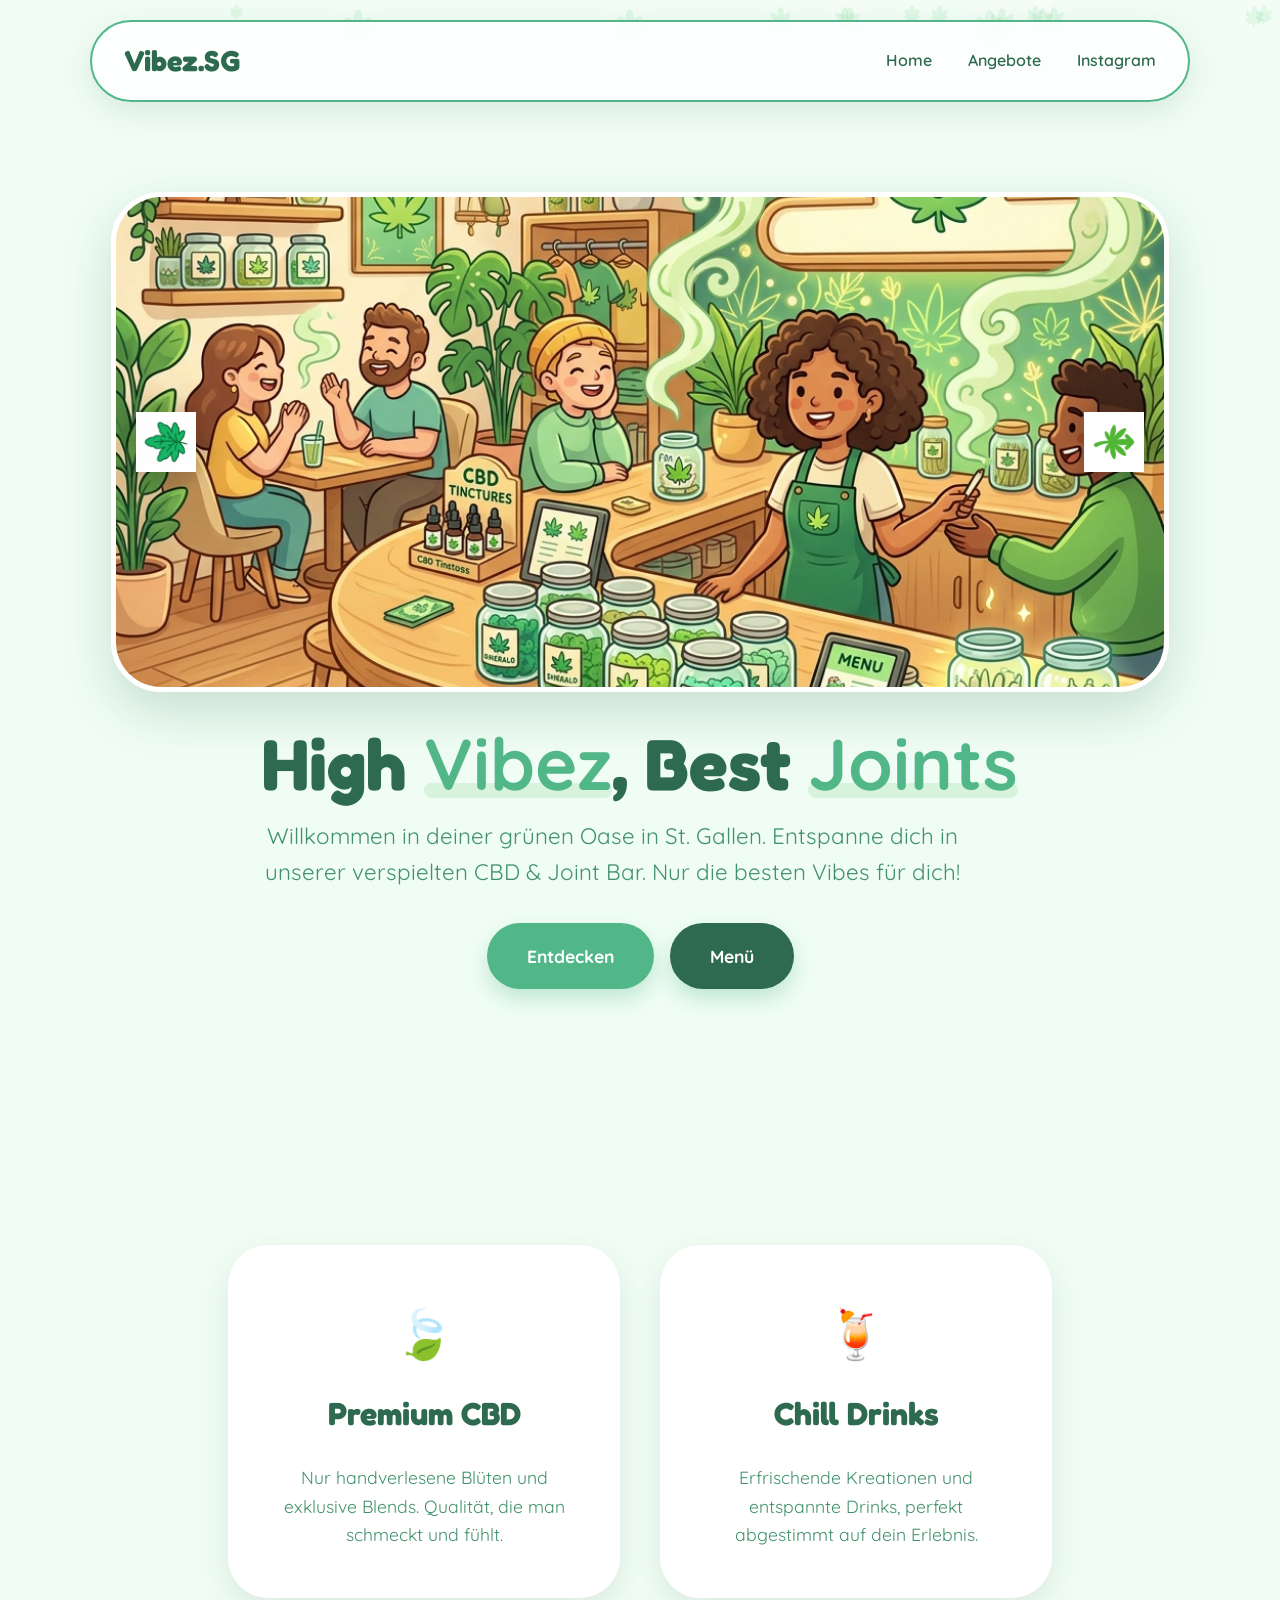
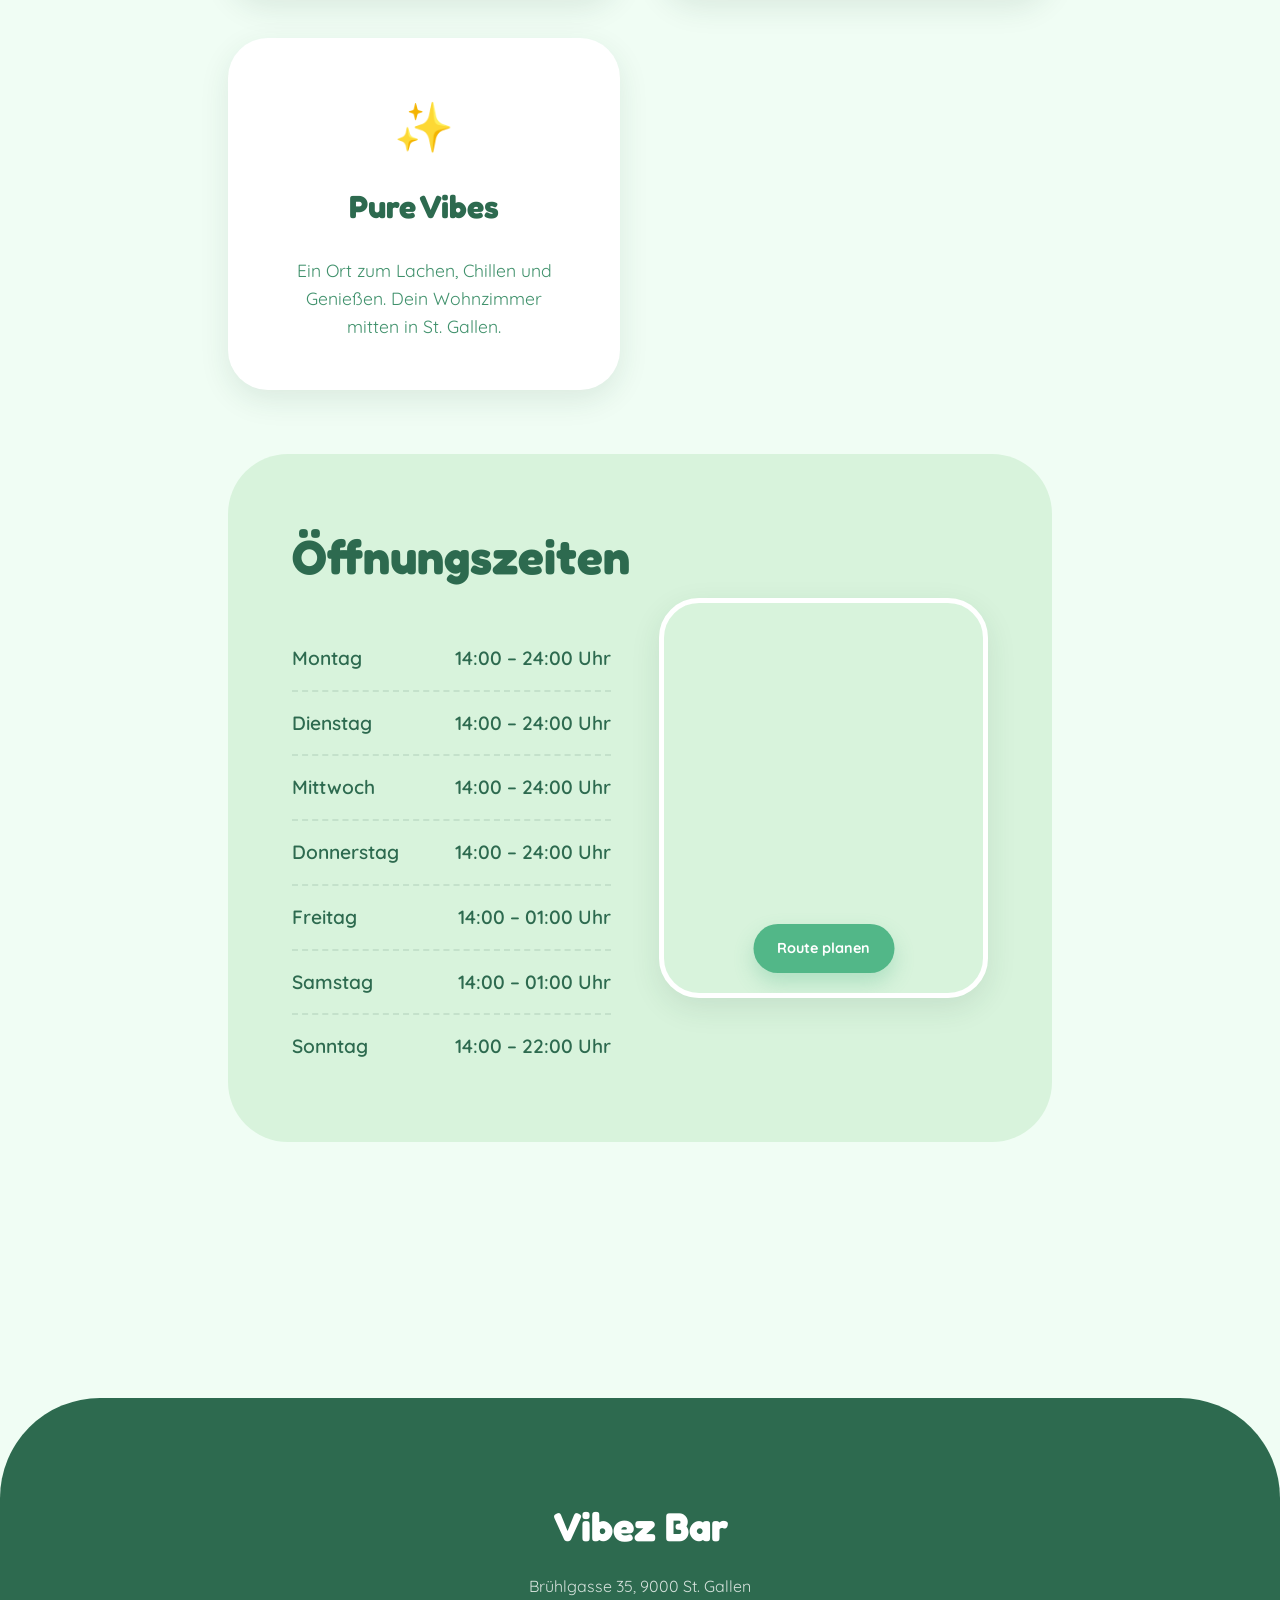
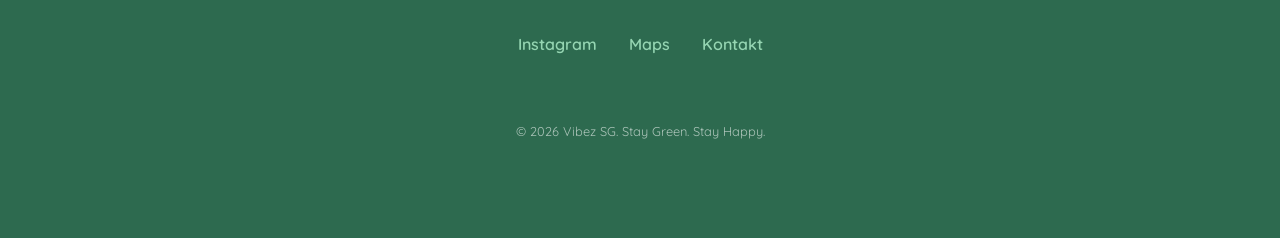
==== index.html @ 6c87eec3 "first commit" ====
<!DOCTYPE html>
<html lang="de">
<head>
    <meta charset="UTF-8">
    <meta name="viewport" content="width=device-width, initial-scale=1.0">
    <title>Vibez SG | Playful CBD & Joint Bar</title>
    <meta name="description" content="Vibez SG - Deine chillige CBD & Joint Bar in St. Gallen. Entdecke grüne Vibes, exklusive Blends und eine verspielte Atmosphäre.">
    <link rel="stylesheet" href="css/index.css">
</head>
<body>
    <!-- Background Animation -->
    <div class="bg-animation" id="leaf-container"></div>
    
    <!-- Navbar -->
    <nav>
        <div class="logo" id="site-logo">Vibez.SG</div>
        <div class="nav-links">
            <a href="index.html">Home</a>
            <a href="offers.html">Angebote</a>
            <a href="https://www.instagram.com/vibez.sg/" target="_blank">Instagram</a>
        </div>
    </nav>

    <main>
        <!-- Hero Section -->
        <section id="hero-section">
            <div class="container">
                <div class="hero-content">
                    <div class="hero-image-container" id="hero-slideshow">
                        <img src="assets/hero.png" alt="Playful CBD Bar Illustration" class="active">
                        <img src="assets/slide1.png" alt="Slideshow Image 1">
                        <img src="assets/slide2.png" alt="Slideshow Image 2">
                        
                        <div class="slideshow-arrow left-arrow" id="prev-slide">
                            <img src="assets/arrow-left.png" alt="Previous">
                        </div>
                        <div class="slideshow-arrow right-arrow" id="next-slide">
                            <img src="assets/arrow-right.png" alt="Next">
                        </div>
                        
                        <div class="smoke-container" id="smoke-rings"></div>
                    </div>
                    
                    <div class="hero-text">
                        <h1>High <span class="highlight">Vibez</span>, Best <span class="highlight">Joints</span></h1>
                        <p class="subtitle">Willkommen in deiner grünen Oase in St. Gallen. Entspanne dich in unserer verspielten CBD & Joint Bar. Nur die besten Vibes für dich!</p>
                        <div style="display: flex; gap: 1rem; justify-content: center;">
                            <a href="#about" class="cta-button">Entdecken</a>
                            <a href="offers.html" class="cta-button" style="background: var(--primary-green);">Menü</a>
                        </div>
                    </div>
                </div>
            </div>
        </section>

        <!-- About Section -->
        <section id="about">
            <div class="container">
                <div class="card-grid">
                    <div class="playful-card" id="cbd-card" style="cursor: pointer;">
                        <div style="font-size: 3rem; margin-bottom: 1rem;">🍃</div>
                        <h2>Premium CBD</h2>
                        <p>Nur handverlesene Blüten und exklusive Blends. Qualität, die man schmeckt und fühlt.</p>
                    </div>
                    <div class="playful-card" id="drinks-card" style="cursor: pointer;">
                        <div style="font-size: 3rem; margin-bottom: 1rem;">🍹</div>
                        <h2>Chill Drinks</h2>
                        <p>Erfrischende Kreationen und entspannte Drinks, perfekt abgestimmt auf dein Erlebnis.</p>
                    </div>
                    <div class="playful-card">
                        <div style="font-size: 3rem; margin-bottom: 1rem;">✨</div>
                        <h2>Pure Vibes</h2>
                        <p>Ein Ort zum Lachen, Chillen und Genießen. Dein Wohnzimmer mitten in St. Gallen.</p>
                    </div>
                </div>

                <!-- Opening Hours & Map Section -->
                <div class="hours-section">
                    <div class="hours-content">
                        <h2 style="font-size: 3rem; color: var(--primary-green);">Öffnungszeiten</h2>
                        <ul class="hours-list">
                            <li><span>Montag</span> <span>14:00 – 24:00 Uhr</span></li>
                            <li><span>Dienstag</span> <span>14:00 – 24:00 Uhr</span></li>
                            <li><span>Mittwoch</span> <span>14:00 – 24:00 Uhr</span></li>
                            <li><span>Donnerstag</span> <span>14:00 – 24:00 Uhr</span></li>
                            <li><span>Freitag</span> <span>14:00 – 01:00 Uhr</span></li>
                            <li><span>Samstag</span> <span>14:00 – 01:00 Uhr</span></li>
                            <li><span>Sonntag</span> <span>14:00 – 22:00 Uhr</span></li>
                        </ul>
                    </div>
                    
                    <div class="map-container">
                        <iframe 
                            src="https://maps.google.com/maps?q=Brühlgasse%2035%2C%209000%20St.%20Gallen&t=&z=15&ie=UTF8&iwloc=&output=embed" 
                            allowfullscreen="" 
                            loading="lazy" 
                            referrerpolicy="no-referrer-when-downgrade">
                        </iframe>
                        <a href="https://www.google.com/maps/dir//Br%C3%BChlgasse+35,+9000+St.+Gallen" target="_blank" class="cta-button" style="position: absolute; bottom: 20px; left: 50%; transform: translateX(-50%); padding: 0.8rem 1.5rem; font-size: 0.9rem; white-space: nowrap;">Route planen</a>
                    </div>
                </div>
            </div>
        </section>

        <!-- Footer -->
        <footer>
            <div class="container">
                <div style="text-align: center;">
                    <div class="logo">Vibez Bar</div>
                    <p style="margin-bottom: 2rem; opacity: 0.8;">Brühlgasse 35, 9000 St. Gallen</p>
                    <div style="display: flex; justify-content: center; gap: 2rem;">
                        <a href="https://www.instagram.com/vibez.sg/">Instagram</a>
                        <a href="https://www.google.com/maps/search/?api=1&query=Vibez+SG+Brühlgasse+35+9000+St.+Gallen" target="_blank">Maps</a>
                        <a href="#">Kontakt</a>
                    </div>
                    <p style="margin-top: 4rem; font-size: 0.8rem; opacity: 0.6;">&copy; 2026 Vibez SG. Stay Green. Stay Happy.</p>
                </div>
            </div>
        </footer>
    </main>

    <!-- CBD Modal -->
    <div id="cbd-modal" class="modal-overlay">
        <div class="modal-content">
            <span class="close-modal">&times;</span>
            <div class="modal-body">
                <h2 style="font-size: 2.5rem; color: var(--primary-green); margin-bottom: 1.5rem;">CBD</h2>
                <p>Als erste Bar in der Stadt St. Gallen bieten wir die Möglichkeit neben Drinks und Barfood auch hochwertiges CBD zu kaufen. Unser CBD wird in der Schweiz produziert und über einen lokalen Händler bezogen.</p>
                
                <h3 style="margin-top: 2rem; color: var(--bright-green);">Was ist CBD?</h3>
                <p>CBD steht für den Wirkstoff Cannabidiol. Und wie der Name schon vermuten lässt, enthält CBD-Gras eine ganze Menge von diesem Wirkstoff. Damit grenzt es sich vom bekannten THC-haltigen Cannabis ab, welches für die Rauschwirkung und das High-Gefühl verantwortlich ist.</p>
                
                <h3 style="margin-top: 2rem; color: var(--bright-green); margin-bottom: 1rem;">Unsere Sorten:</h3>
                
                <div class="modal-selection">
                    <div class="brand-group">
                        <h4>Ottmann</h4>
                        <ul>
                            <li>Orange Gelato 2g <span>CHF 20.00</span></li>
                            <li>Habize 2g <span>CHF 20.00</span></li>
                            <li>Früchtchen 2g <span>CHF 20.00</span></li>
                        </ul>
                    </div>
                    
                    <div class="brand-group" style="margin-top: 1.5rem;">
                        <h4>Sweed</h4>
                        <ul>
                            <li>Super Silver Haze 2g <span>CHF 10.00</span></li>
                        </ul>
                    </div>
                </div>
            </div>
        </div>
    </div>

    <!-- Drinks Modal -->
    <div id="drinks-modal" class="modal-overlay">
        <div class="modal-content">
            <span class="close-modal" id="close-drinks">&times;</span>
            <div class="modal-body">
                <h2 style="font-size: 2.5rem; color: var(--primary-green); margin-bottom: 1.5rem;">Getränkekarte</h2>
                
                <div class="modal-selection">
                    <div class="brand-group">
                        <h4>Kaffee & Tee</h4>
                        <ul>
                            <li>Cannabistee <span>6.00</span></li>
                            <li>Cappuccino <span>5.50</span></li>
                            <li>Espresso <span>4.00</span></li>
                            <li>Heisse Schokolade / Ovo <span>5.50</span></li>
                            <li>Kaffee <span>4.00</span></li>
                            <li>Latte Macchiato <span>5.50</span></li>
                            <li>Milchkaffee <span>4.50</span></li>
                            <li>Tee <span>4.50</span></li>
                        </ul>
                    </div>

                    <div class="brand-group" style="margin-top: 1.5rem;">
                        <h4>Softdrinks</h4>
                        <ul>
                            <li>Cola / Eistee / Schorle 3.0 dl <span>4.50</span></li>
                            <li>Cola Zero / Sinalco / Rivella 3.3 dl <span>5.00</span></li>
                            <li>Elmer Mineral mit 5.0 dl <span>6.00</span></li>
                            <li>Elmer Mineral ohne 3.3 dl <span>4.50</span></li>
                            <li>Fruchtsäfte 3.0 dl <span>5.00</span></li>
                            <li>Fruchtsäfte 5.0 dl <span>7.00</span></li>
                            <li>Red Bull 2.5 dl <span>7.00</span></li>
                        </ul>
                    </div>

                    <div class="brand-group" style="margin-top: 1.5rem;">
                        <h4>Bier</h4>
                        <ul>
                            <li>Corona 0.33 l <span>7.00</span></li>
                            <li>Edelspez 0.3 l / 0.5 l <span>5.00 / 7.50</span></li>
                            <li>Gallus 612 0.33 l <span>7.00</span></li>
                            <li>Indian Pale Ale 0.33 l <span>7.00</span></li>
                            <li>Klosterbräu 0.3 l / 0.5 l <span>5.50 / 8.00</span></li>
                            <li>Weisser Engel 0.5 l <span>8.50</span></li>
                        </ul>
                    </div>

                    <div class="brand-group" style="margin-top: 1.5rem;">
                        <h4>Weine & Aperitifs</h4>
                        <ul>
                            <li>Apérol Spritz / Hugo / Lillet <span>12.00</span></li>
                            <li>Gespritzter Weisswein <span>8.00</span></li>
                            <li>Prosecco Martini Brut <span>8.00</span></li>
                            <li>Rot / Primitivo <span>6.00</span></li>
                            <li>Saint Andrieu (Rosé) <span>7.00</span></li>
                            <li>Weiss / Riesling <span>6.00</span></li>
                        </ul>
                    </div>
                </div>
            </div>
        </div>
    </div>

    <script src="js/main.js"></script>
</body>
</html>
---- css/index.css ----
@import url('https://fonts.googleapis.com/css2?family=Fredoka:wght@300;400;600;700&family=Quicksand:wght@300;400;600;700&display=swap');

:root {
    --primary-green: #2d6a4f;
    --leaf-green: #40916c;
    --mint-green: #95d5b2;
    --bright-green: #52b788;
    --soft-green: #d8f3dc;
    --accent-gold: #ffb703;
    --bg-color: #f0fdf4;
    --text-dark: #1b4332;
    --text-light: #f8f9fa;
    --card-bg: #ffffff;
    --shadow: 0 10px 30px rgba(27, 67, 50, 0.1);
    --transition: all 0.4s cubic-bezier(0.175, 0.885, 0.32, 1.275);
}

* {
    margin: 0;
    padding: 0;
    box-sizing: border-box;
    font-family: 'Quicksand', sans-serif;
}

body {
    background-color: var(--bg-color);
    color: var(--text-dark);
    overflow-x: hidden;
    line-height: 1.6;
}

h1, h2, h3, .logo {
    font-family: 'Fredoka', sans-serif;
}

/* --- Background Animation --- */
.bg-animation {
    position: fixed;
    top: 0;
    left: 0;
    width: 100%;
    height: 100%;
    pointer-events: none;
    z-index: -1;
    overflow: hidden;
}

.leaf {
    position: absolute;
    width: 40px;
    height: 40px;
    background: url('../assets/leaf.png') no-repeat center center;
    background-size: contain;
    opacity: 0.1;
    animation: drift 15s linear infinite;
}

@keyframes drift {
    0% { transform: translateY(-100px) rotate(0deg) translateX(0); }
    100% { transform: translateY(110vh) rotate(360deg) translateX(100px); }
}

/* --- Layout --- */
.container {
    max-width: 1200px;
    margin: 0 auto;
    padding: 0 2rem;
}

section {
    padding: 8rem 0;
    min-height: 100vh;
    display: flex;
    flex-direction: column;
    justify-content: center;
}

/* --- Navbar --- */
nav {
    position: fixed;
    top: 20px;
    left: 50%;
    transform: translateX(-50%);
    width: 90%;
    max-width: 1100px;
    z-index: 1000;
    padding: 1rem 2rem;
    display: flex;
    justify-content: space-between;
    align-items: center;
    background: rgba(255, 255, 255, 0.8);
    backdrop-filter: blur(15px);
    border-radius: 50px;
    border: 2px solid var(--bright-green);
    box-shadow: var(--shadow);
    transition: var(--transition);
}

.logo {
    font-size: 1.8rem;
    font-weight: 700;
    color: var(--primary-green);
}

.nav-links a {
    text-decoration: none;
    color: var(--primary-green);
    font-weight: 600;
    margin-left: 2rem;
    transition: var(--transition);
}

.nav-links a:hover {
    color: var(--bright-green);
    transform: scale(1.1);
}

/* --- Hero Section --- */
#hero-section {
    padding-top: 12rem;
    text-align: center;
}

.hero-content {
    display: flex;
    flex-direction: column;
    align-items: center;
    gap: 2rem;
}

.hero-image-container {
    position: relative;
    width: 140%;
    max-width: 1300px;
    height: 500px;
    border-radius: 50px;
    overflow: hidden;
    box-shadow: 0 20px 50px rgba(45, 106, 79, 0.2);
    border: 5px solid white;
}

.hero-image-container img {
    position: absolute;
    top: 0;
    left: 0;
    width: 100%;
    height: 100%;
    object-fit: cover;
    opacity: 0;
    transition: opacity 1.5s ease-in-out;
}

.hero-image-container img.active {
    opacity: 1;
}

.slideshow-arrow {
    position: absolute;
    top: 50%;
    transform: translateY(-50%);
    width: 60px;
    height: 60px;
    z-index: 100;
    cursor: pointer;
    transition: var(--transition);
    filter: drop-shadow(0 5px 15px rgba(0,0,0,0.3));
}

.slideshow-arrow img {
    width: 100% !important;
    height: 100% !important;
    opacity: 1 !important;
    position: static !important;
}

.left-arrow {
    left: 20px;
}

.right-arrow {
    right: 20px;
}

.slideshow-arrow:hover {
    transform: translateY(-50%) scale(1.2) rotate(15deg);
    filter: drop-shadow(0 8px 20px rgba(82, 183, 136, 0.5));
}

.slideshow-arrow:active {
    transform: translateY(-50%) scale(0.9);
}

h1 {
    font-size: 4.5rem;
    color: var(--primary-green);
    line-height: 1.1;
    margin-bottom: 1rem;
}

/* --- Menu Boards --- */
.menu-grid {
    display: grid;
    grid-template-columns: repeat(auto-fit, minmax(350px, 1fr));
    gap: 3rem;
}

.menu-board {
    background: var(--card-bg);
    border-radius: 40px;
    padding: 3rem;
    box-shadow: var(--shadow);
    border: 3px solid var(--soft-green);
    transition: var(--transition);
}

.menu-board:hover {
    transform: scale(1.02);
    border-color: var(--bright-green);
}

.menu-item {
    display: flex;
    justify-content: space-between;
    align-items: center;
    margin-bottom: 2rem;
    padding-bottom: 1rem;
    border-bottom: 2px dashed var(--soft-green);
}

.menu-item h3 {
    font-size: 1.3rem;
    color: var(--primary-green);
}

.menu-item p {
    font-size: 0.9rem;
    color: var(--leaf-green);
}

.menu-item .price {
    font-family: 'Fredoka', sans-serif;
    font-size: 1.4rem;
    font-weight: 700;
    color: var(--bright-green);
    background: var(--soft-green);
    padding: 0.5rem 1rem;
    border-radius: 20px;
}

.tag {
    font-size: 0.7rem;
    padding: 0.3rem 0.6rem;
    border-radius: 10px;
    text-transform: uppercase;
    font-weight: 800;
    margin-left: 0.5rem;
    vertical-align: middle;
}

/* --- Opening Hours & Map --- */
.hours-section {
    background: var(--soft-green);
    border-radius: 60px;
    padding: 4rem;
    margin: 4rem 0;
    display: flex;
    flex-wrap: wrap;
    gap: 3rem;
    align-items: center;
    justify-content: center;
}

.hours-content {
    flex: 1;
    min-width: 300px;
    text-align: center;
}

.map-container {
    flex: 1;
    min-width: 300px;
    height: 400px;
    border-radius: 40px;
    overflow: hidden;
    border: 5px solid white;
    box-shadow: var(--shadow);
    transition: var(--transition);
    position: relative;
}

.map-container:hover {
    transform: scale(1.02);
    border-color: var(--bright-green);
}

.map-container iframe {
    width: 100%;
    height: 100%;
    border: none;
}

.map-overlay {
    position: absolute;
    top: 0;
    left: 0;
    width: 100%;
    height: 100%;
    background: rgba(45, 106, 79, 0.2);
    display: flex;
    align-items: center;
    justify-content: center;
    opacity: 0;
    transition: var(--transition);
}

.map-container:hover .map-overlay {
    opacity: 1;
    background: rgba(45, 106, 79, 0.4);
}

.map-container:hover img {
    transform: scale(1.1);
}

.map-container img {
    transition: var(--transition);
}

.hours-list {
    list-style: none;
    max-width: 400px;
    margin: 2rem auto 0;
    text-align: left;
}

.hours-list li {
    display: flex;
    justify-content: space-between;
    padding: 1rem 0;
    border-bottom: 2px dashed rgba(27, 67, 50, 0.1);
    font-size: 1.2rem;
    font-weight: 600;
    color: var(--primary-green);
}

.hours-list li:last-child {
    border-bottom: none;
}

/* --- Modal --- */
.modal-overlay {
    position: fixed;
    top: 0;
    left: 0;
    width: 100%;
    height: 100%;
    background: rgba(27, 67, 50, 0.4);
    backdrop-filter: blur(10px);
    z-index: 2000;
    display: none;
    align-items: center;
    justify-content: center;
    opacity: 0;
    transition: opacity 0.4s ease;
}

.modal-overlay.active {
    display: flex;
    opacity: 1;
}

.modal-content {
    background: white;
    padding: 3.5rem;
    border-radius: 50px;
    max-width: 700px;
    width: 90%;
    max-height: 85vh;
    overflow-y: auto;
    position: relative;
    box-shadow: 0 20px 60px rgba(0,0,0,0.2);
    border: 3px solid var(--bright-green);
    transform: scale(0.8);
    transition: var(--transition);
}

.modal-overlay.active .modal-content {
    transform: scale(1);
}

.close-modal {
    position: absolute;
    top: 25px;
    right: 30px;
    font-size: 2.5rem;
    cursor: pointer;
    color: var(--primary-green);
    transition: var(--transition);
}

.close-modal:hover {
    transform: rotate(90deg) scale(1.2);
    color: var(--bright-green);
}

.modal-selection h4 {
    color: var(--primary-green);
    font-family: 'Fredoka', sans-serif;
    font-size: 1.5rem;
    margin-bottom: 0.5rem;
    border-bottom: 2px solid var(--soft-green);
    display: inline-block;
}

.modal-selection ul {
    list-style: none;
    margin-top: 0.5rem;
}

.modal-selection li {
    display: flex;
    justify-content: space-between;
    padding: 0.8rem 0;
    border-bottom: 1px dashed var(--soft-green);
    font-weight: 600;
    color: var(--leaf-green);
}

.modal-selection li span {
    color: var(--bright-green);
    font-family: 'Fredoka', sans-serif;
}

.highlight {
    color: var(--bright-green);
    position: relative;
    display: inline-block;
}

.highlight::after {
    content: '';
    position: absolute;
    bottom: 5px;
    left: 0;
    width: 100%;
    height: 15px;
    background: var(--soft-green);
    z-index: -1;
    border-radius: 10px;
}

.subtitle {
    font-size: 1.4rem;
    color: var(--leaf-green);
    max-width: 700px;
    margin-bottom: 2rem;
}

.cta-button {
    background: var(--bright-green);
    color: white;
    padding: 1.2rem 2.5rem;
    border-radius: 50px;
    text-decoration: none;
    font-weight: 700;
    font-size: 1.1rem;
    box-shadow: 0 10px 20px rgba(82, 183, 136, 0.3);
    transition: var(--transition);
}

.cta-button:hover {
    transform: translateY(-5px) scale(1.05);
    background: var(--primary-green);
    box-shadow: 0 15px 30px rgba(45, 106, 79, 0.4);
}

/* --- About Section --- */
.card-grid {
    display: grid;
    grid-template-columns: repeat(auto-fit, minmax(300px, 1fr));
    gap: 2.5rem;
}

.playful-card {
    background: var(--card-bg);
    padding: 3rem;
    border-radius: 40px;
    text-align: center;
    box-shadow: var(--shadow);
    transition: var(--transition);
    border: 2px solid transparent;
}

.playful-card:hover {
    transform: translateY(-15px) rotate(2deg);
    border-color: var(--bright-green);
}

.playful-card h2 {
    color: var(--primary-green);
    margin-bottom: 1.5rem;
    font-size: 2rem;
}

.playful-card p {
    color: var(--leaf-green);
    font-size: 1.1rem;
}

/* --- Smoke Rings Animation --- */
.smoke-container {
    position: absolute;
    top: 50%;
    right: 10%;
    width: 200px;
    height: 200px;
    pointer-events: none;
}

.smoke-ring {
    position: absolute;
    border: 2px solid var(--leaf-green);
    border-radius: 50%;
    opacity: 0;
    animation: smoke-up 4s ease-out infinite;
}

@keyframes smoke-up {
    0% { transform: scale(0.5) translateY(0); opacity: 0; }
    20% { opacity: 0.2; }
    100% { transform: scale(2) translateY(-200px); opacity: 0; }
}

/* --- Footer --- */
footer {
    background: var(--primary-green);
    color: white;
    padding: 6rem 2rem;
    border-top-left-radius: 100px;
    border-top-right-radius: 100px;
    margin-top: 4rem;
}

footer .logo {
    color: white;
    font-size: 2.5rem;
    margin-bottom: 1rem;
}

footer a {
    color: var(--mint-green);
    text-decoration: none;
    font-weight: 600;
    transition: var(--transition);
}

footer a:hover {
    color: white;
}

/* --- Responsive --- */
@media (max-width: 768px) {
    h1 { font-size: 3rem; }
    .subtitle { font-size: 1.1rem; }
    nav { width: 95%; padding: 0.8rem 1.5rem; }
}
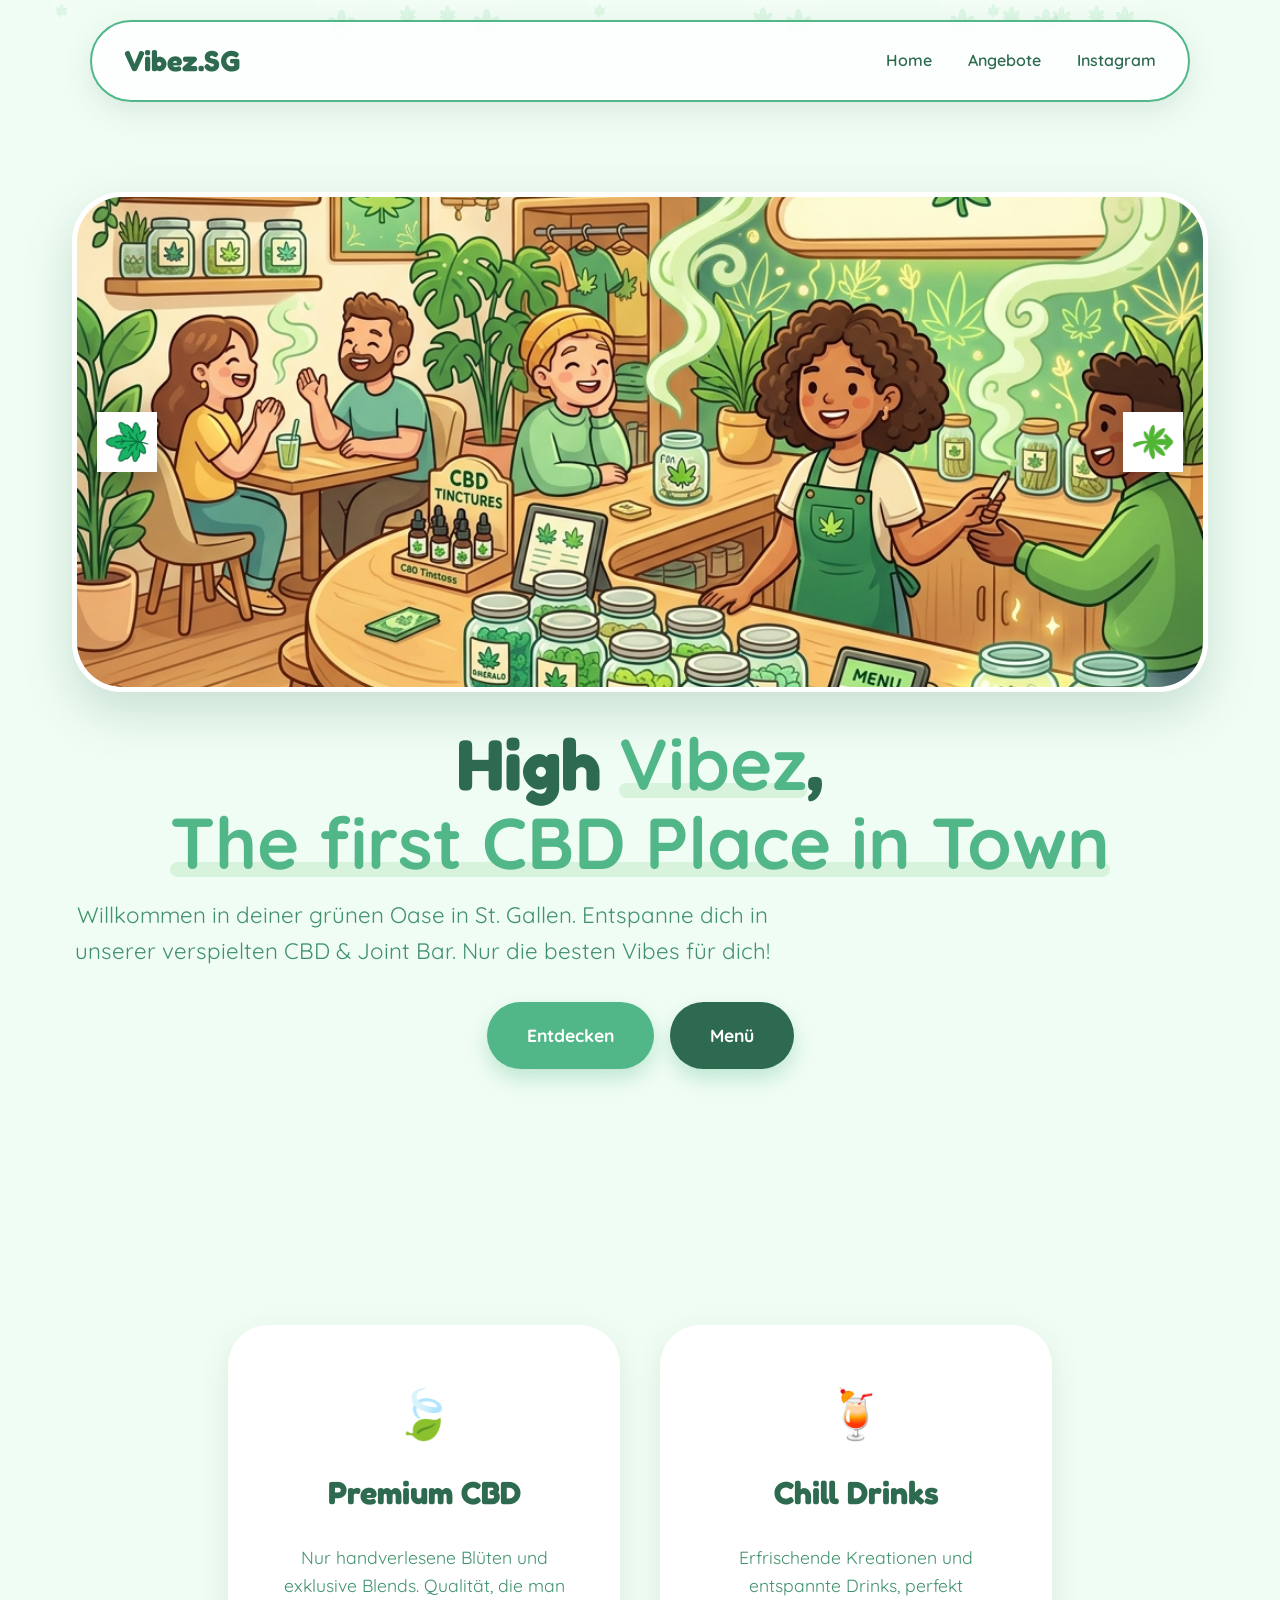
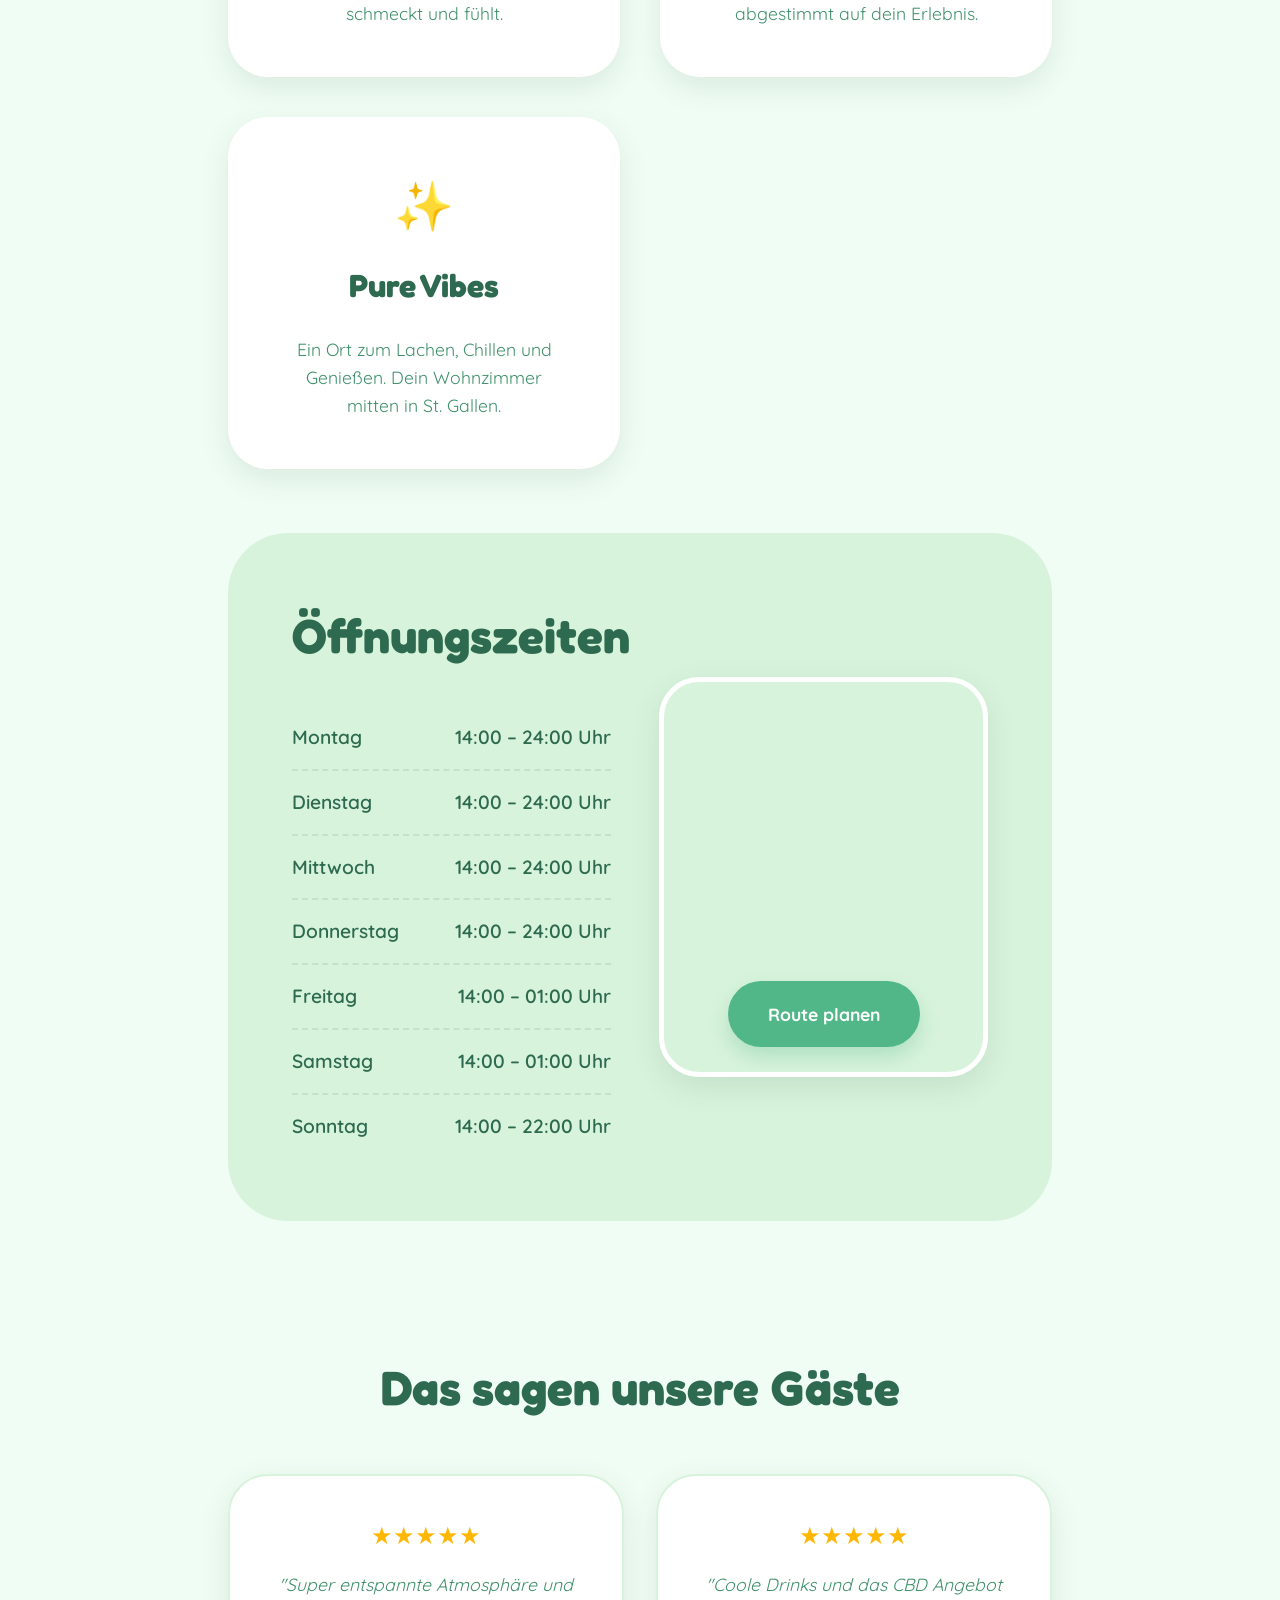
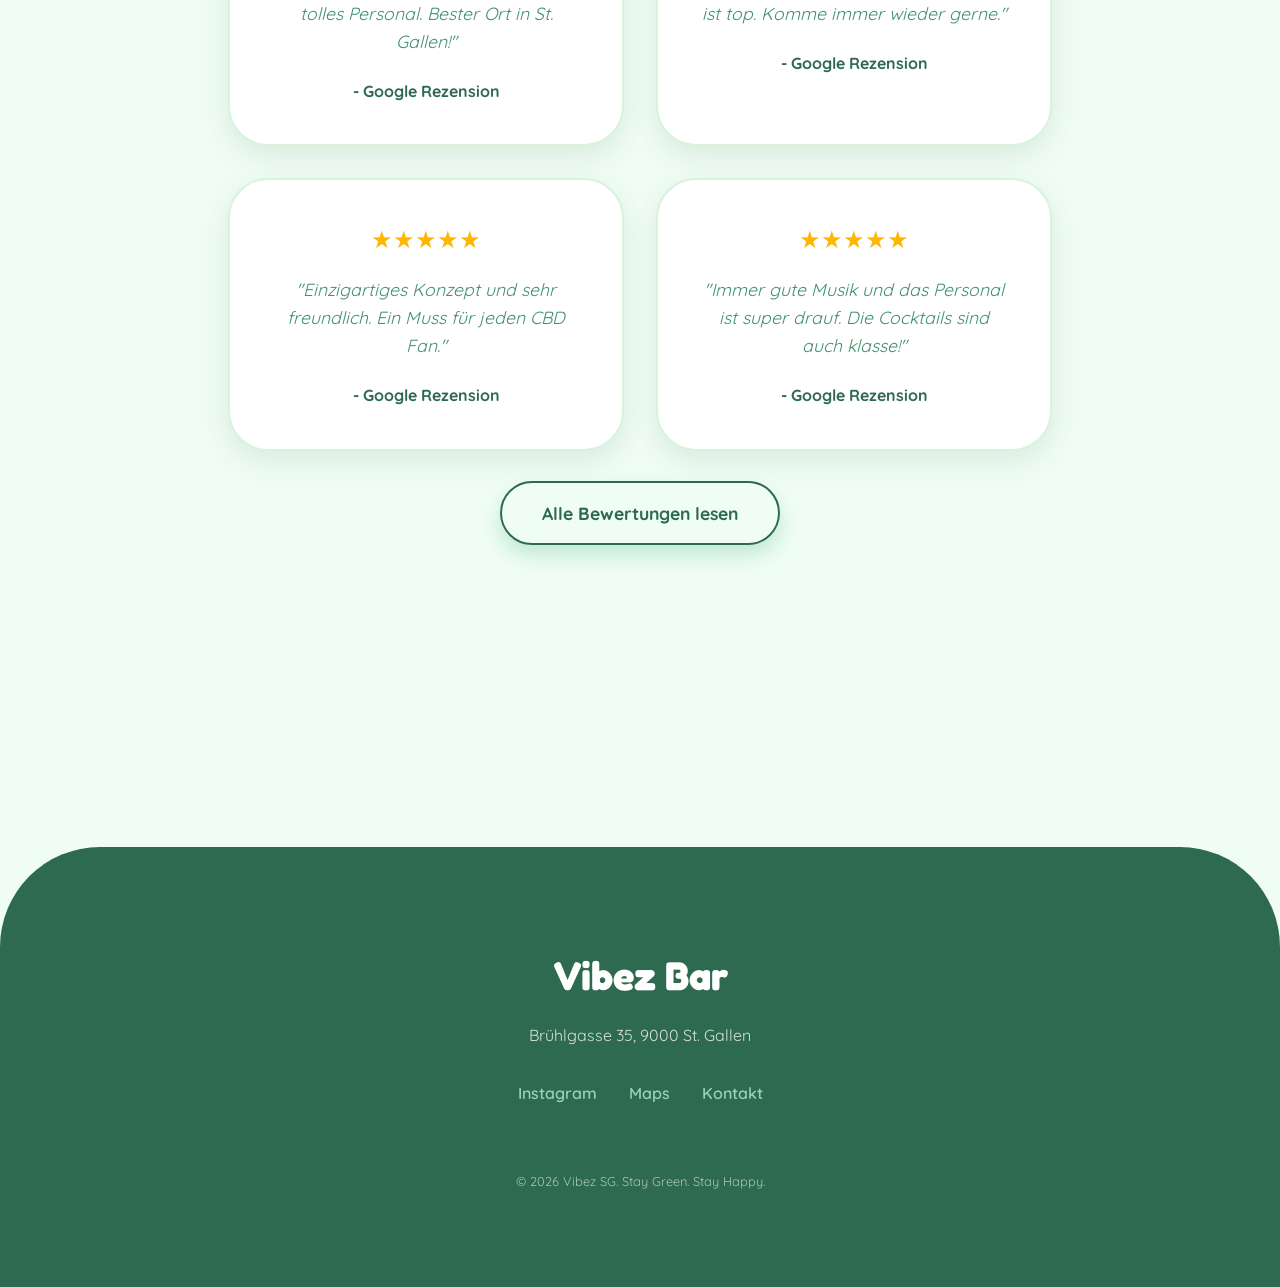
==== commit 3d7686fd: "maps update" ====
--- a/index.html
+++ b/index.html
@@ -1,16 +1,19 @@
 <!DOCTYPE html>
 <html lang="de">
+
 <head>
     <meta charset="UTF-8">
     <meta name="viewport" content="width=device-width, initial-scale=1.0">
     <title>Vibez SG | Playful CBD & Joint Bar</title>
-    <meta name="description" content="Vibez SG - Deine chillige CBD & Joint Bar in St. Gallen. Entdecke grüne Vibes, exklusive Blends und eine verspielte Atmosphäre.">
+    <meta name="description"
+        content="Vibez SG - Deine chillige CBD & Joint Bar in St. Gallen. Entdecke grüne Vibes, exklusive Blends und eine verspielte Atmosphäre.">
     <link rel="stylesheet" href="css/index.css">
 </head>
+
 <body>
     <!-- Background Animation -->
     <div class="bg-animation" id="leaf-container"></div>
-    
+
     <!-- Navbar -->
     <nav>
         <div class="logo" id="site-logo">Vibez.SG</div>
@@ -30,20 +33,22 @@
                         <img src="assets/hero.png" alt="Playful CBD Bar Illustration" class="active">
                         <img src="assets/slide1.png" alt="Slideshow Image 1">
                         <img src="assets/slide2.png" alt="Slideshow Image 2">
-                        
+
                         <div class="slideshow-arrow left-arrow" id="prev-slide">
                             <img src="assets/arrow-left.png" alt="Previous">
                         </div>
                         <div class="slideshow-arrow right-arrow" id="next-slide">
                             <img src="assets/arrow-right.png" alt="Next">
                         </div>
-                        
+
                         <div class="smoke-container" id="smoke-rings"></div>
                     </div>
-                    
+
                     <div class="hero-text">
-                        <h1>High <span class="highlight">Vibez</span>, Best <span class="highlight">Joints</span></h1>
-                        <p class="subtitle">Willkommen in deiner grünen Oase in St. Gallen. Entspanne dich in unserer verspielten CBD & Joint Bar. Nur die besten Vibes für dich!</p>
+                        <h1>High <span class="highlight">Vibez</span>, <span class="highlight">The first CBD Place in
+                                Town</span></h1>
+                        <p class="subtitle">Willkommen in deiner grünen Oase in St. Gallen. Entspanne dich in unserer
+                            verspielten CBD & Joint Bar. Nur die besten Vibes für dich!</p>
                         <div style="display: flex; gap: 1rem; justify-content: center;">
                             <a href="#about" class="cta-button">Entdecken</a>
                             <a href="offers.html" class="cta-button" style="background: var(--primary-green);">Menü</a>
@@ -88,15 +93,48 @@
                             <li><span>Sonntag</span> <span>14:00 – 22:00 Uhr</span></li>
                         </ul>
                     </div>
-                    
+
                     <div class="map-container">
-                        <iframe 
-                            src="https://maps.google.com/maps?q=Brühlgasse%2035%2C%209000%20St.%20Gallen&t=&z=15&ie=UTF8&iwloc=&output=embed" 
-                            allowfullscreen="" 
-                            loading="lazy" 
-                            referrerpolicy="no-referrer-when-downgrade">
+                        <iframe
+                            src="https://www.google.com/maps/embed?pb=!1m18!1m12!1m3!1d2716.6309016952905!2d9.375638918918798!3d47.42580030707502!2m3!1f0!2f0!3f0!3m2!1i1024!2i768!4f13.1!3m3!1m2!1s0x479b1fa23ad0decd%3A0x7d3b1c0da2daef35!2sVibez%20SG!5e0!3m2!1sde-CH!2sch!4v1759491936280!5m2!1sde-CH!2sch"
+                            allowfullscreen="" loading="lazy" referrerpolicy="no-referrer-when-downgrade">
                         </iframe>
-                        <a href="https://www.google.com/maps/dir//Br%C3%BChlgasse+35,+9000+St.+Gallen" target="_blank" class="cta-button" style="position: absolute; bottom: 20px; left: 50%; transform: translateX(-50%); padding: 0.8rem 1.5rem; font-size: 0.9rem; white-space: nowrap;">Route planen</a>
+                        <a href="https://www.google.com/maps/dir/?api=1&destination=Br%C3%BChlgasse+35,+9000+St.+Gallen"
+                            target="_blank" class="cta-button map-route-btn">Route planen</a>
+                    </div>
+                </div>
+
+                <!-- Reviews Section -->
+                <div class="reviews-section">
+                    <h2 style="font-size: 3rem; color: var(--primary-green); text-align: center; margin-bottom: 3rem;">
+                        Das sagen unsere Gäste</h2>
+                    <div class="reviews-grid">
+                        <div class="review-card">
+                            <div class="stars">★★★★★</div>
+                            <p>"Super entspannte Atmosphäre und tolles Personal. Bester Ort in St. Gallen!"</p>
+                            <span class="reviewer">- Google Rezension</span>
+                        </div>
+                        <div class="review-card">
+                            <div class="stars">★★★★★</div>
+                            <p>"Coole Drinks und das CBD Angebot ist top. Komme immer wieder gerne."</p>
+                            <span class="reviewer">- Google Rezension</span>
+                        </div>
+                        <div class="review-card">
+                            <div class="stars">★★★★★</div>
+                            <p>"Einzigartiges Konzept und sehr freundlich. Ein Muss für jeden CBD Fan."</p>
+                            <span class="reviewer">- Google Rezension</span>
+                        </div>
+                        <div class="review-card">
+                            <div class="stars">★★★★★</div>
+                            <p>"Immer gute Musik und das Personal ist super drauf. Die Cocktails sind auch klasse!"</p>
+                            <span class="reviewer">- Google Rezension</span>
+                        </div>
+                    </div>
+                    <div style="text-align: center; margin-top: 3rem;">
+                        <a href="https://www.google.com/maps/search/?api=1&query=Vibez+SG+St.+Gallen+Rezensionen"
+                            target="_blank" class="cta-button"
+                            style="background: transparent; color: var(--primary-green); border: 2px solid var(--primary-green);">Alle
+                            Bewertungen lesen</a>
                     </div>
                 </div>
             </div>
@@ -110,10 +148,12 @@
                     <p style="margin-bottom: 2rem; opacity: 0.8;">Brühlgasse 35, 9000 St. Gallen</p>
                     <div style="display: flex; justify-content: center; gap: 2rem;">
                         <a href="https://www.instagram.com/vibez.sg/">Instagram</a>
-                        <a href="https://www.google.com/maps/search/?api=1&query=Vibez+SG+Brühlgasse+35+9000+St.+Gallen" target="_blank">Maps</a>
+                        <a href="https://www.google.com/maps/search/?api=1&query=Vibez+SG+Brühlgasse+35+9000+St.+Gallen"
+                            target="_blank">Maps</a>
                         <a href="#">Kontakt</a>
                     </div>
-                    <p style="margin-top: 4rem; font-size: 0.8rem; opacity: 0.6;">&copy; 2026 Vibez SG. Stay Green. Stay Happy.</p>
+                    <p style="margin-top: 4rem; font-size: 0.8rem; opacity: 0.6;">&copy; 2026 Vibez SG. Stay Green. Stay
+                        Happy.</p>
                 </div>
             </div>
         </footer>
@@ -125,13 +165,17 @@
             <span class="close-modal">&times;</span>
             <div class="modal-body">
                 <h2 style="font-size: 2.5rem; color: var(--primary-green); margin-bottom: 1.5rem;">CBD</h2>
-                <p>Als erste Bar in der Stadt St. Gallen bieten wir die Möglichkeit neben Drinks und Barfood auch hochwertiges CBD zu kaufen. Unser CBD wird in der Schweiz produziert und über einen lokalen Händler bezogen.</p>
-                
+                <p>Als erste Bar in der Stadt St. Gallen bieten wir die Möglichkeit neben Drinks und Barfood auch
+                    hochwertiges CBD zu kaufen. Unser CBD wird in der Schweiz produziert und über einen lokalen Händler
+                    bezogen.</p>
+
                 <h3 style="margin-top: 2rem; color: var(--bright-green);">Was ist CBD?</h3>
-                <p>CBD steht für den Wirkstoff Cannabidiol. Und wie der Name schon vermuten lässt, enthält CBD-Gras eine ganze Menge von diesem Wirkstoff. Damit grenzt es sich vom bekannten THC-haltigen Cannabis ab, welches für die Rauschwirkung und das High-Gefühl verantwortlich ist.</p>
-                
+                <p>CBD steht für den Wirkstoff Cannabidiol. Und wie der Name schon vermuten lässt, enthält CBD-Gras eine
+                    ganze Menge von diesem Wirkstoff. Damit grenzt es sich vom bekannten THC-haltigen Cannabis ab,
+                    welches für die Rauschwirkung und das High-Gefühl verantwortlich ist.</p>
+
                 <h3 style="margin-top: 2rem; color: var(--bright-green); margin-bottom: 1rem;">Unsere Sorten:</h3>
-                
+
                 <div class="modal-selection">
                     <div class="brand-group">
                         <h4>Ottmann</h4>
@@ -141,7 +185,7 @@
                             <li>Früchtchen 2g <span>CHF 20.00</span></li>
                         </ul>
                     </div>
-                    
+
                     <div class="brand-group" style="margin-top: 1.5rem;">
                         <h4>Sweed</h4>
                         <ul>
@@ -159,7 +203,7 @@
             <span class="close-modal" id="close-drinks">&times;</span>
             <div class="modal-body">
                 <h2 style="font-size: 2.5rem; color: var(--primary-green); margin-bottom: 1.5rem;">Getränkekarte</h2>
-                
+
                 <div class="modal-selection">
                     <div class="brand-group">
                         <h4>Kaffee & Tee</h4>
@@ -218,4 +262,5 @@
 
     <script src="js/main.js"></script>
 </body>
-</html>
+
+</html>
--- a/css/index.css
+++ b/css/index.css
@@ -22,14 +22,23 @@
     font-family: 'Quicksand', sans-serif;
 }
 
+html,
+body {
+    overflow-x: hidden;
+    width: 100%;
+    position: relative;
+}
+
 body {
     background-color: var(--bg-color);
     color: var(--text-dark);
-    overflow-x: hidden;
     line-height: 1.6;
 }
 
-h1, h2, h3, .logo {
+h1,
+h2,
+h3,
+.logo {
     font-family: 'Fredoka', sans-serif;
 }
 
@@ -56,8 +65,13 @@
 }
 
 @keyframes drift {
-    0% { transform: translateY(-100px) rotate(0deg) translateX(0); }
-    100% { transform: translateY(110vh) rotate(360deg) translateX(100px); }
+    0% {
+        transform: translateY(-100px) rotate(0deg) translateX(0);
+    }
+
+    100% {
+        transform: translateY(110vh) rotate(360deg) translateX(100px);
+    }
 }
 
 /* --- Layout --- */
@@ -130,7 +144,7 @@
 
 .hero-image-container {
     position: relative;
-    width: 140%;
+    width: 100%;
     max-width: 1300px;
     height: 500px;
     border-radius: 50px;
@@ -163,7 +177,7 @@
     z-index: 100;
     cursor: pointer;
     transition: var(--transition);
-    filter: drop-shadow(0 5px 15px rgba(0,0,0,0.3));
+    filter: drop-shadow(0 5px 15px rgba(0, 0, 0, 0.3));
 }
 
 .slideshow-arrow img {
@@ -291,6 +305,25 @@
 .map-container:hover {
     transform: scale(1.02);
     border-color: var(--bright-green);
+}
+
+.map-route-btn {
+    position: absolute;
+    bottom: 25px;
+    left: 50%;
+    transform: translateX(-50%);
+    padding: 0.8rem 1.8rem;
+    font-size: 1rem;
+    white-space: nowrap;
+    z-index: 10;
+}
+
+@media (max-width: 768px) {
+    .map-route-btn {
+        bottom: 15px;
+        padding: 0.5rem 1rem;
+        font-size: 0.8rem;
+    }
 }
 
 .map-container iframe {
@@ -378,7 +411,7 @@
     max-height: 85vh;
     overflow-y: auto;
     position: relative;
-    box-shadow: 0 20px 60px rgba(0,0,0,0.2);
+    box-shadow: 0 20px 60px rgba(0, 0, 0, 0.2);
     border: 3px solid var(--bright-green);
     transform: scale(0.8);
     transition: var(--transition);
@@ -526,9 +559,64 @@
 }
 
 @keyframes smoke-up {
-    0% { transform: scale(0.5) translateY(0); opacity: 0; }
-    20% { opacity: 0.2; }
-    100% { transform: scale(2) translateY(-200px); opacity: 0; }
+    0% {
+        transform: scale(0.5) translateY(0);
+        opacity: 0;
+    }
+
+    20% {
+        opacity: 0.2;
+    }
+
+    100% {
+        transform: scale(2) translateY(-200px);
+        opacity: 0;
+    }
+}
+
+/* --- Reviews --- */
+.reviews-section {
+    margin: 8rem 0;
+}
+
+.reviews-grid {
+    display: grid;
+    grid-template-columns: repeat(auto-fit, minmax(280px, 1fr));
+    gap: 2rem;
+}
+
+.review-card {
+    background: white;
+    padding: 2.5rem;
+    border-radius: 40px;
+    box-shadow: var(--shadow);
+    transition: var(--transition);
+    border: 2px solid var(--soft-green);
+    text-align: center;
+}
+
+.review-card:hover {
+    transform: translateY(-10px);
+    border-color: var(--bright-green);
+}
+
+.review-card .stars {
+    color: #ffb703;
+    font-size: 1.5rem;
+    margin-bottom: 1rem;
+}
+
+.review-card p {
+    font-style: italic;
+    color: var(--leaf-green);
+    margin-bottom: 1.5rem;
+    font-size: 1.1rem;
+}
+
+.review-card .reviewer {
+    display: block;
+    font-weight: 700;
+    color: var(--primary-green);
 }
 
 /* --- Footer --- */
@@ -559,8 +647,183 @@
 }
 
 /* --- Responsive --- */
+@media (max-width: 1024px) {
+    .hero-image-container {
+        width: 100%;
+        height: 450px;
+    }
+
+    h1 {
+        font-size: 3.5rem;
+    }
+}
+
 @media (max-width: 768px) {
-    h1 { font-size: 3rem; }
-    .subtitle { font-size: 1.1rem; }
-    nav { width: 95%; padding: 0.8rem 1.5rem; }
-}
+    :root {
+        --shadow: 0 5px 15px rgba(27, 67, 50, 0.1);
+    }
+
+    .container {
+        padding: 0 1rem;
+    }
+
+    h1 {
+        font-size: 2.5rem;
+        text-align: center;
+        width: 100%;
+        line-height: 1.2;
+    }
+
+    .subtitle {
+        font-size: 1rem;
+        text-align: center;
+        margin: 0 auto 2rem;
+        width: 100%;
+        padding: 0 0.5rem;
+    }
+
+    nav {
+        width: 92%;
+        padding: 1rem;
+        flex-direction: column;
+        gap: 0.8rem;
+        border-radius: 25px;
+        top: 10px;
+        left: 50%;
+        transform: translateX(-50%);
+        align-items: center;
+        justify-content: center;
+    }
+
+    .nav-links {
+        display: flex;
+        gap: 1rem;
+        justify-content: center;
+        width: 100%;
+        margin: 0;
+        padding: 0;
+    }
+
+    .nav-links a {
+        margin: 0;
+        font-size: 0.85rem;
+    }
+
+    .logo {
+        margin: 0;
+        font-size: 1.8rem;
+    }
+
+    #hero-section {
+        padding-top: 14rem;
+        text-align: center;
+        min-height: auto;
+    }
+
+    .hero-content {
+        align-items: center;
+        width: 100%;
+    }
+
+    .hero-text {
+        width: 100%;
+        display: flex;
+        flex-direction: column;
+        align-items: center;
+    }
+
+    .hero-image-container {
+        width: 100%;
+        height: 300px;
+        border-radius: 25px;
+        margin: 0 auto;
+    }
+
+    .slideshow-arrow {
+        width: 35px;
+        height: 35px;
+    }
+
+    .playful-card {
+        padding: 1.5rem;
+        border-radius: 30px;
+    }
+
+    .hours-section {
+        padding: 1.5rem;
+        border-radius: 30px;
+        flex-direction: column;
+        align-items: center;
+    }
+
+    .hours-list {
+        width: 100%;
+        margin-top: 1rem;
+    }
+
+    .hours-list li {
+        font-size: 0.9rem;
+        padding: 0.5rem 0;
+    }
+
+    .map-container {
+        width: 100%;
+        height: 250px;
+        border-radius: 25px;
+    }
+
+    .modal-content {
+        padding: 1.5rem;
+        border-radius: 25px;
+        width: 92%;
+    }
+
+    .modal-content h2 {
+        font-size: 1.8rem !important;
+        text-align: center;
+    }
+
+    footer {
+        padding: 4rem 1rem;
+        border-top-left-radius: 40px;
+        border-top-right-radius: 40px;
+        text-align: center;
+    }
+
+    footer .logo {
+        font-size: 2rem;
+    }
+}
+
+@media (max-width: 480px) {
+    h1 {
+        font-size: 2rem;
+    }
+
+    .hero-image-container {
+        height: 220px;
+    }
+
+    .cta-button {
+        padding: 1rem;
+        font-size: 0.9rem;
+        max-width: none;
+    }
+
+    .hero-text div {
+        flex-direction: column;
+        width: 100%;
+        align-items: stretch;
+        gap: 0.8rem !important;
+    }
+
+    .menu-grid {
+        grid-template-columns: 1fr;
+        gap: 1.5rem;
+    }
+
+    .menu-board {
+        padding: 1rem;
+        border-radius: 25px;
+    }
+}
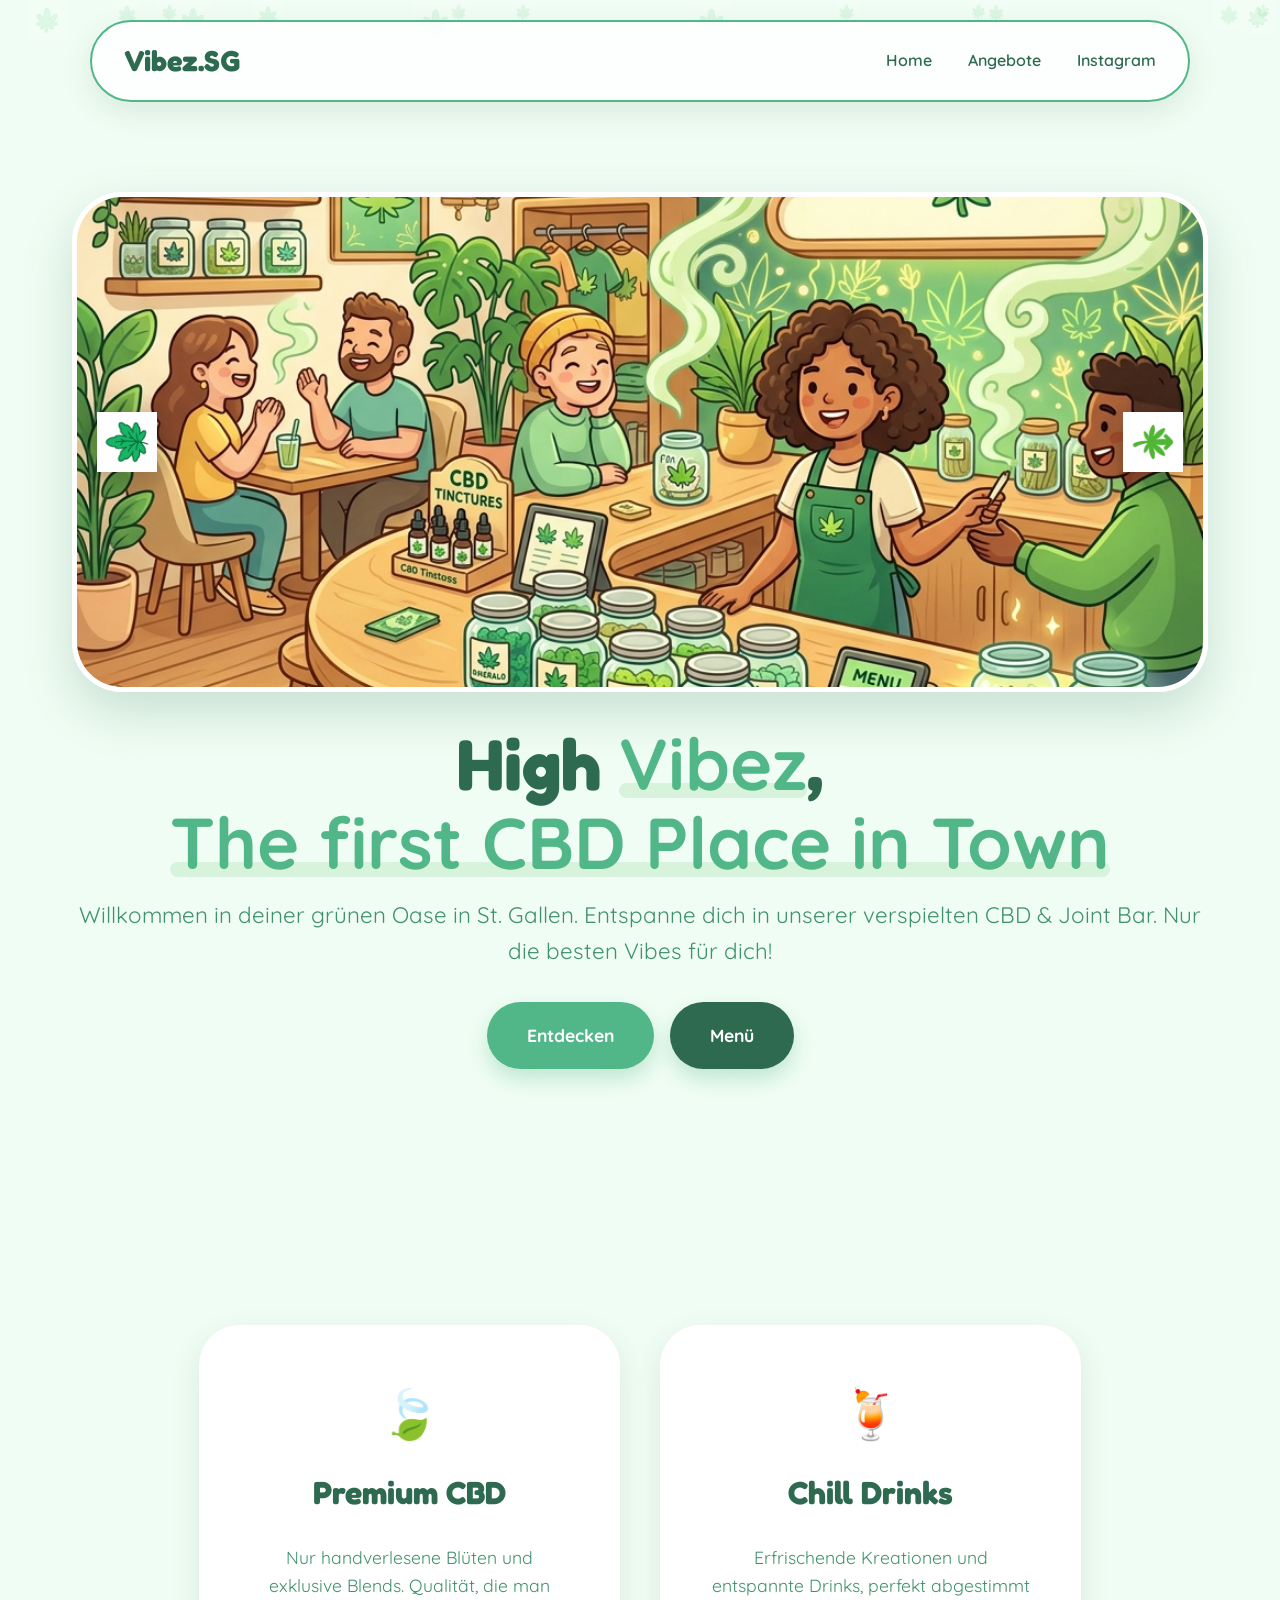
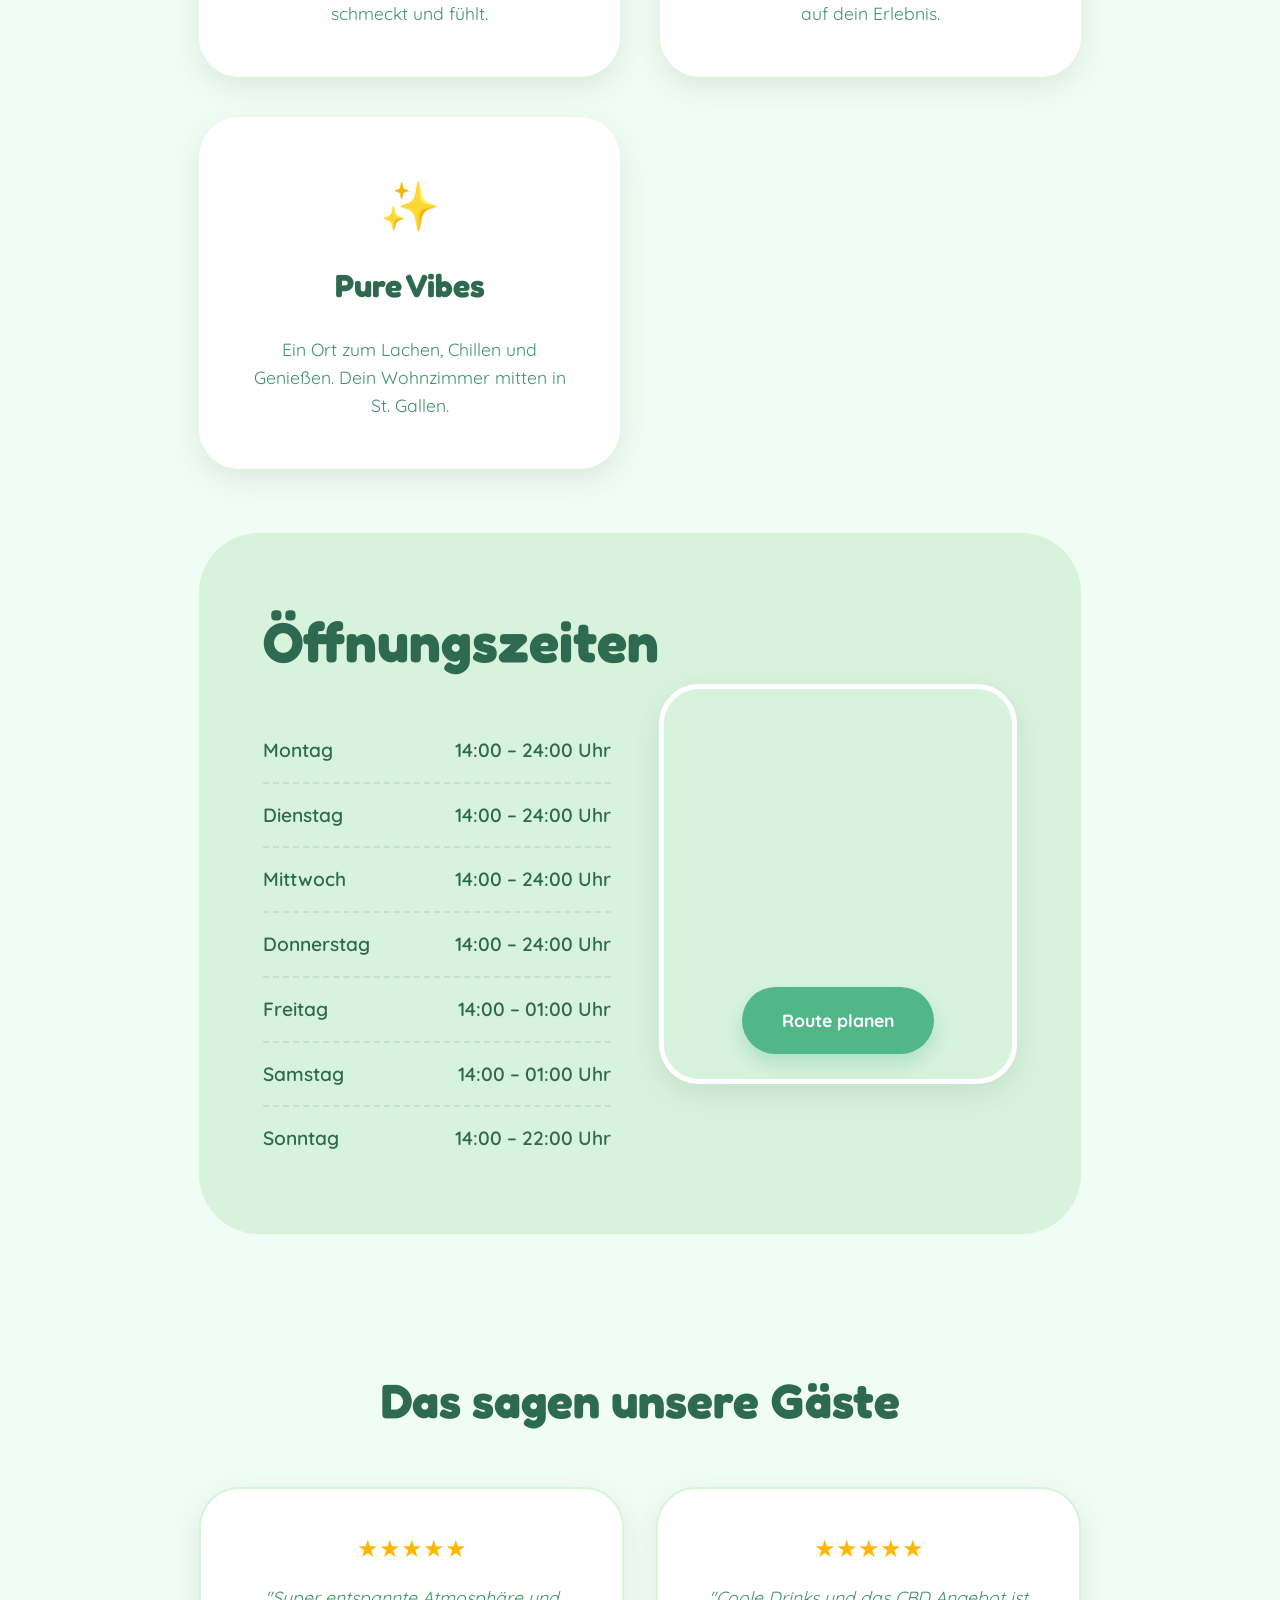
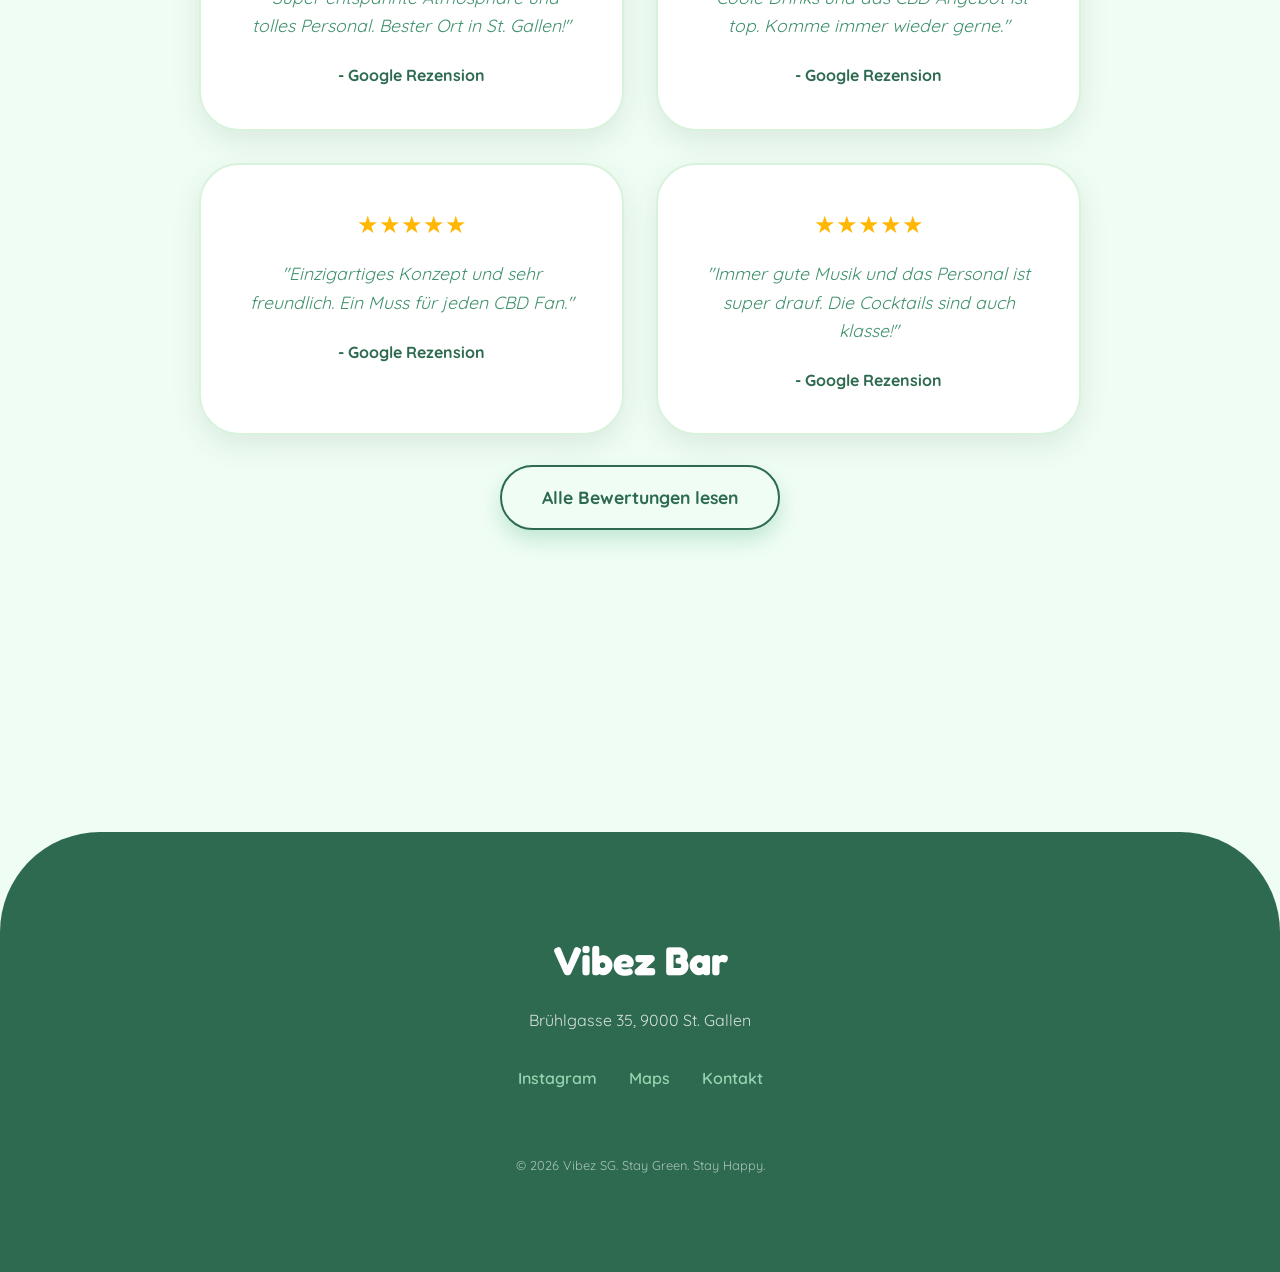
==== commit 846fc973: "Mobile update" ====
--- a/index.html
+++ b/index.html
@@ -59,7 +59,7 @@
         </section>
 
         <!-- About Section -->
-        <section id="about">
+        <section id="about" class="about">
             <div class="container">
                 <div class="card-grid">
                     <div class="playful-card" id="cbd-card" style="cursor: pointer;">
@@ -82,7 +82,7 @@
                 <!-- Opening Hours & Map Section -->
                 <div class="hours-section">
                     <div class="hours-content">
-                        <h2 style="font-size: 3rem; color: var(--primary-green);">Öffnungszeiten</h2>
+                        <h2 style="color: var(--primary-green);">Öffnungszeiten</h2>
                         <ul class="hours-list">
                             <li><span>Montag</span> <span>14:00 – 24:00 Uhr</span></li>
                             <li><span>Dienstag</span> <span>14:00 – 24:00 Uhr</span></li>
--- a/css/index.css
+++ b/css/index.css
@@ -290,6 +290,17 @@
     text-align: center;
 }
 
+.hours-content h2 {
+    font-size: 3.5rem;
+    margin-bottom: 2rem;
+}
+
+@media (max-width: 768px) {
+    .hours-content h2 {
+        font-size: 2.2rem;
+    }
+}
+
 .map-container {
     flex: 1;
     min-width: 300px;
@@ -485,7 +496,6 @@
 .subtitle {
     font-size: 1.4rem;
     color: var(--leaf-green);
-    max-width: 700px;
     margin-bottom: 2rem;
 }
 
@@ -659,12 +669,24 @@
 }
 
 @media (max-width: 768px) {
+    .about {
+        display: block;
+        padding-top: 4rem;
+        padding-bottom: 4rem;
+        min-height: auto;
+    }
+
     :root {
         --shadow: 0 5px 15px rgba(27, 67, 50, 0.1);
     }
 
     .container {
         padding: 0 1rem;
+    }
+
+    .card-grid {
+        grid-template-columns: 1fr;
+        gap: 2rem;
     }
 
     h1 {
@@ -754,6 +776,12 @@
         border-radius: 30px;
         flex-direction: column;
         align-items: center;
+        width: 100%;
+    }
+
+    .hours-content {
+        width: 100%;
+        min-width: 0;
     }
 
     .hours-list {
@@ -770,6 +798,7 @@
         width: 100%;
         height: 250px;
         border-radius: 25px;
+        min-width: 0;
     }
 
     .modal-content {
@@ -826,4 +855,8 @@
         padding: 1rem;
         border-radius: 25px;
     }
+
+    .reviews-grid {
+        grid-template-columns: 1fr;
+    }
 }
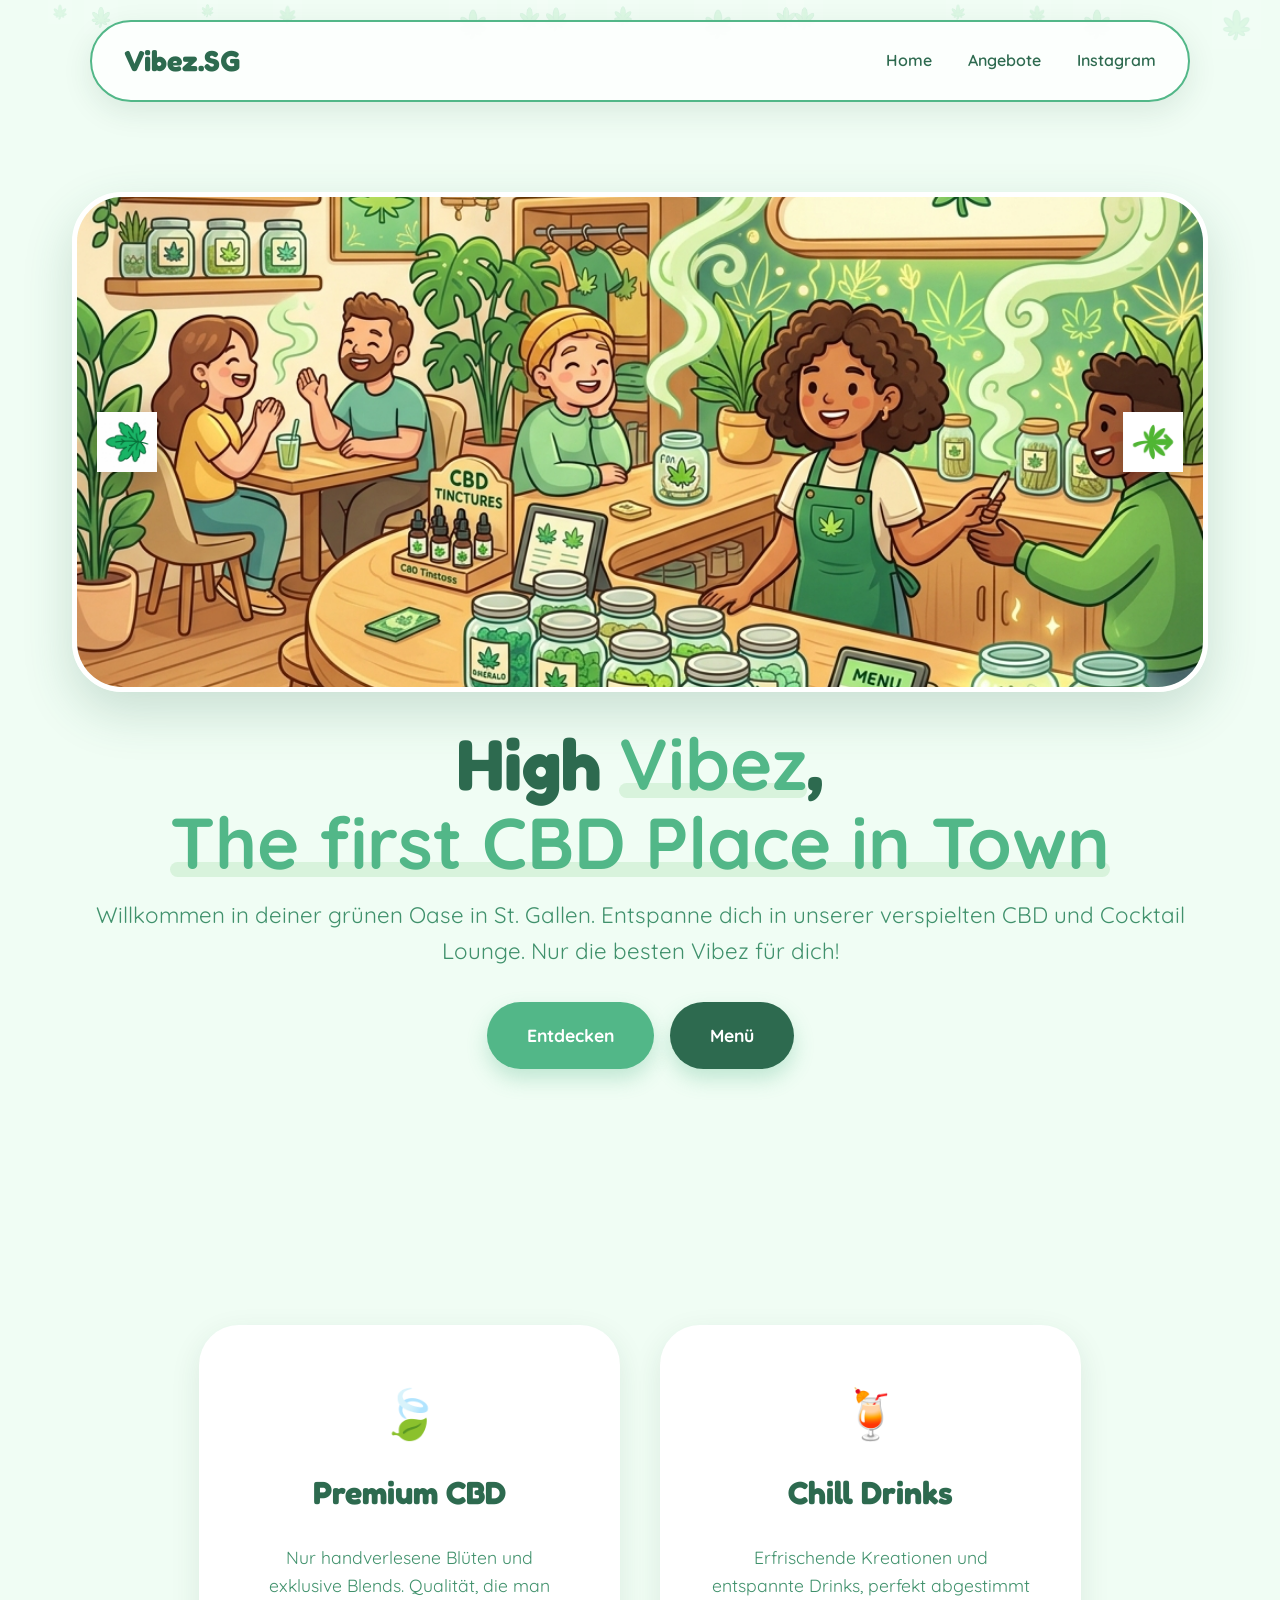
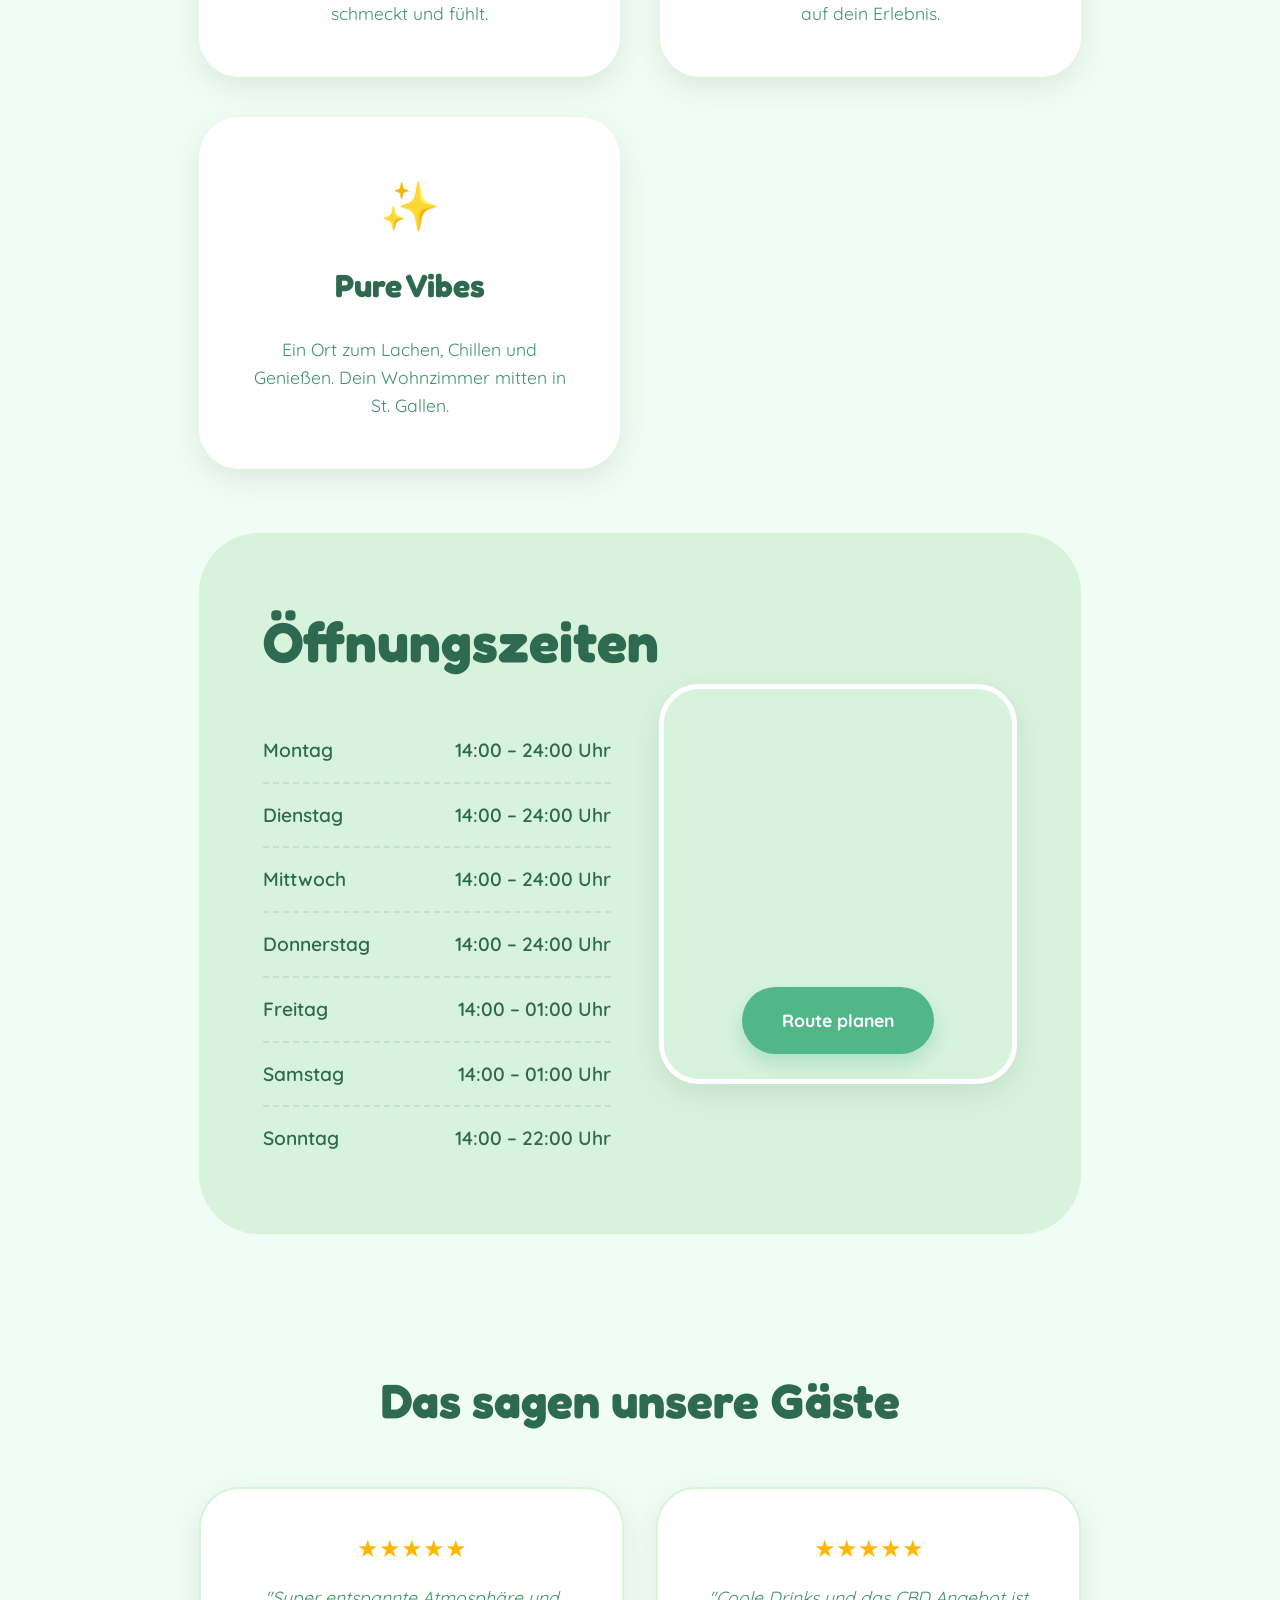
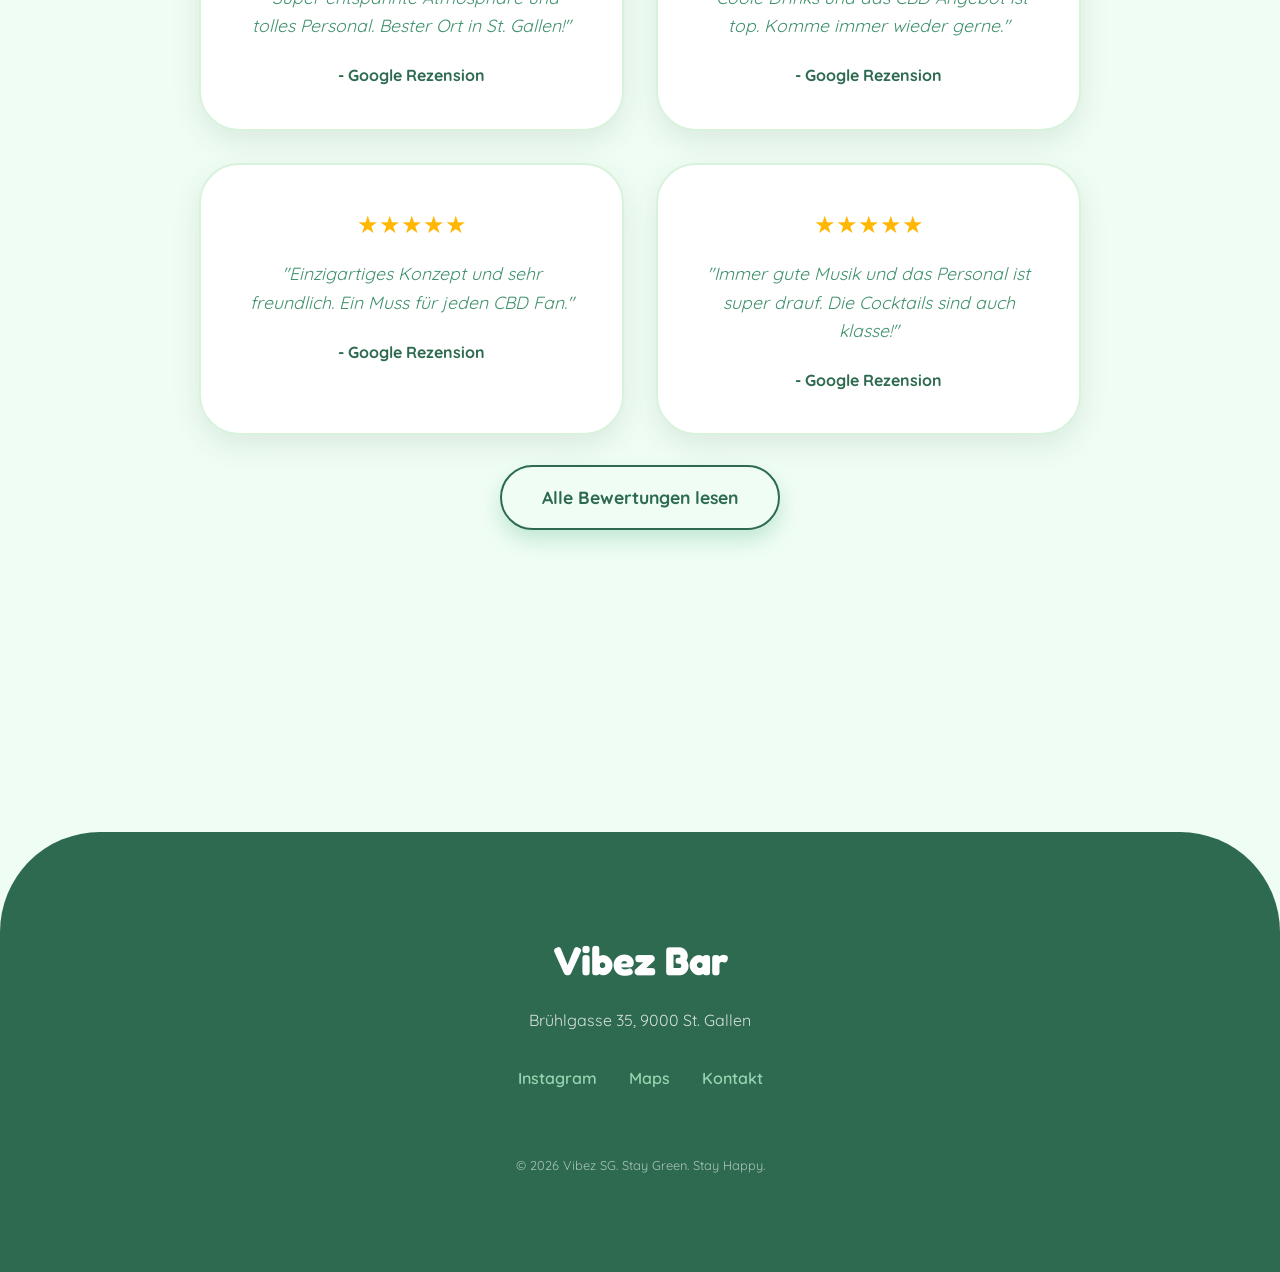
==== commit b890b54d: "Update" ====
--- a/index.html
+++ b/index.html
@@ -48,7 +48,7 @@
                         <h1>High <span class="highlight">Vibez</span>, <span class="highlight">The first CBD Place in
                                 Town</span></h1>
                         <p class="subtitle">Willkommen in deiner grünen Oase in St. Gallen. Entspanne dich in unserer
-                            verspielten CBD & Joint Bar. Nur die besten Vibes für dich!</p>
+                            verspielten CBD und Cocktail Lounge. Nur die besten Vibez für dich!</p>
                         <div style="display: flex; gap: 1rem; justify-content: center;">
                             <a href="#about" class="cta-button">Entdecken</a>
                             <a href="offers.html" class="cta-button" style="background: var(--primary-green);">Menü</a>
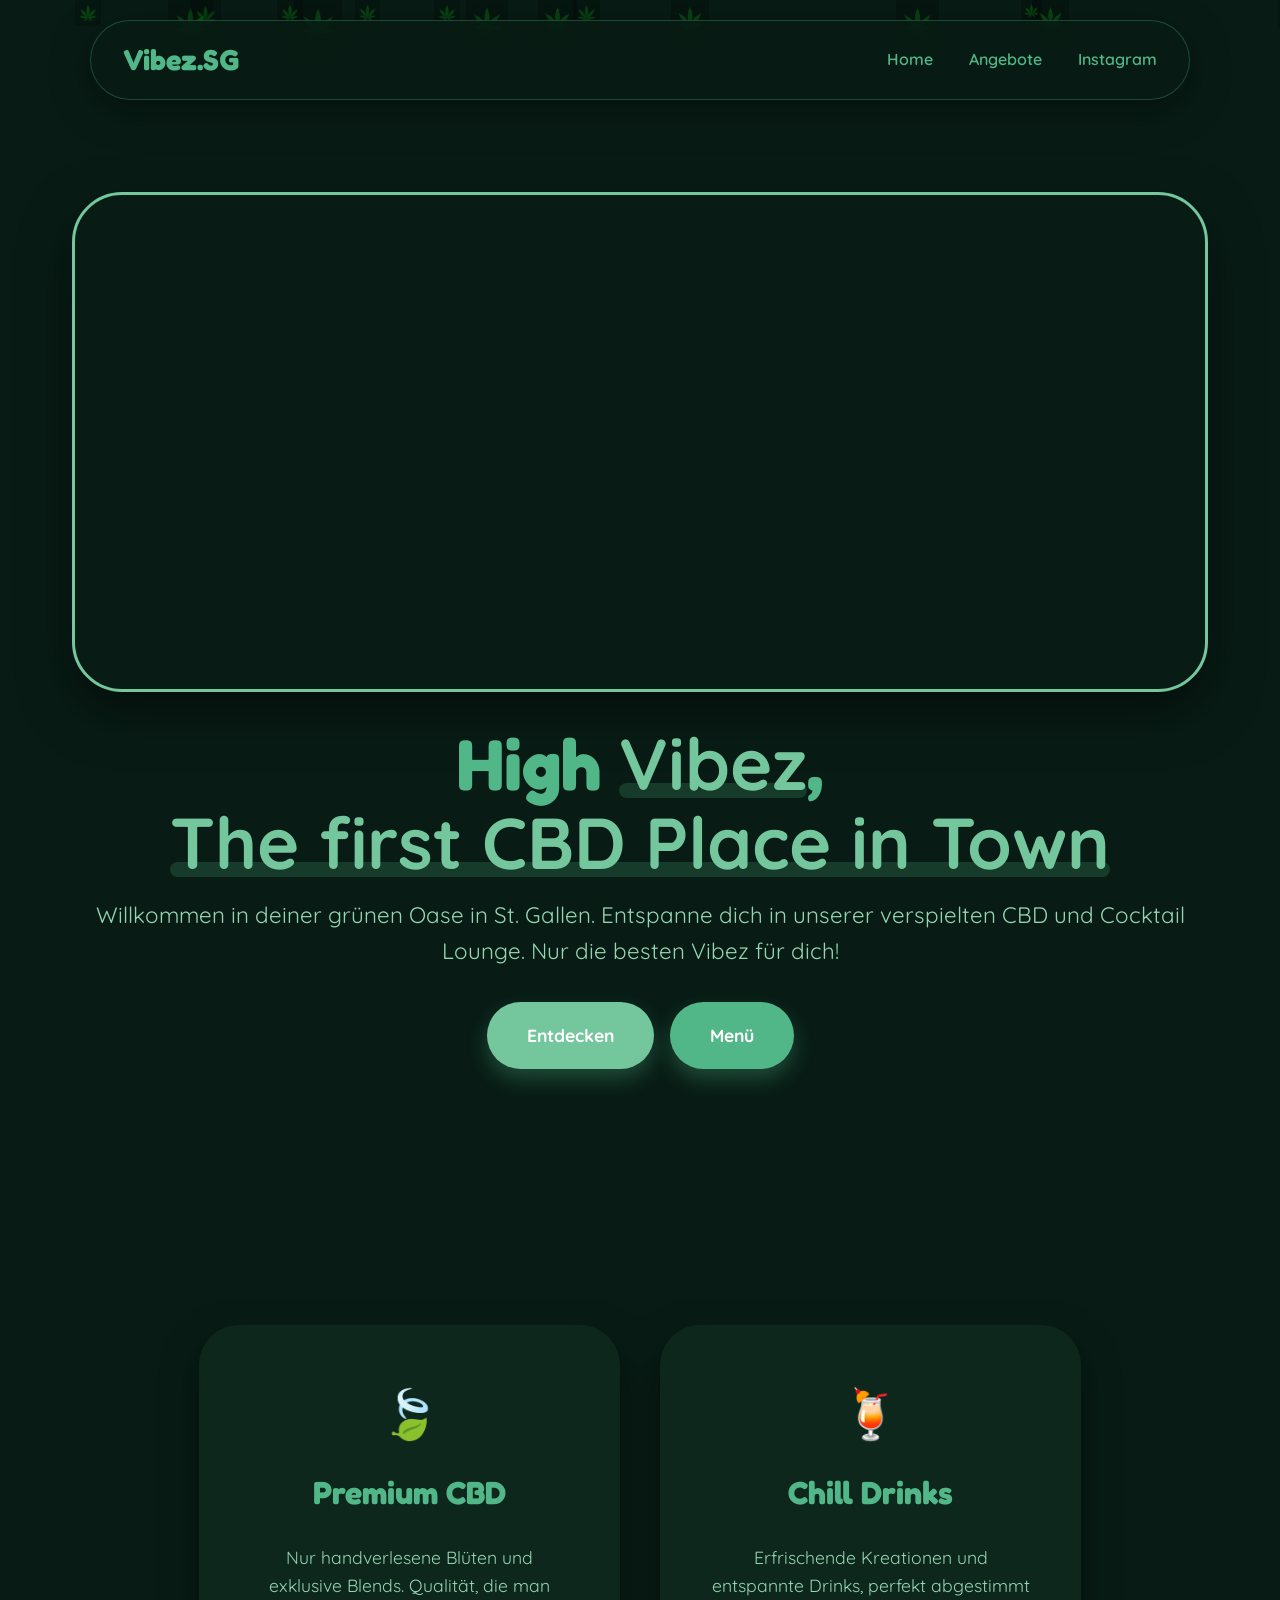
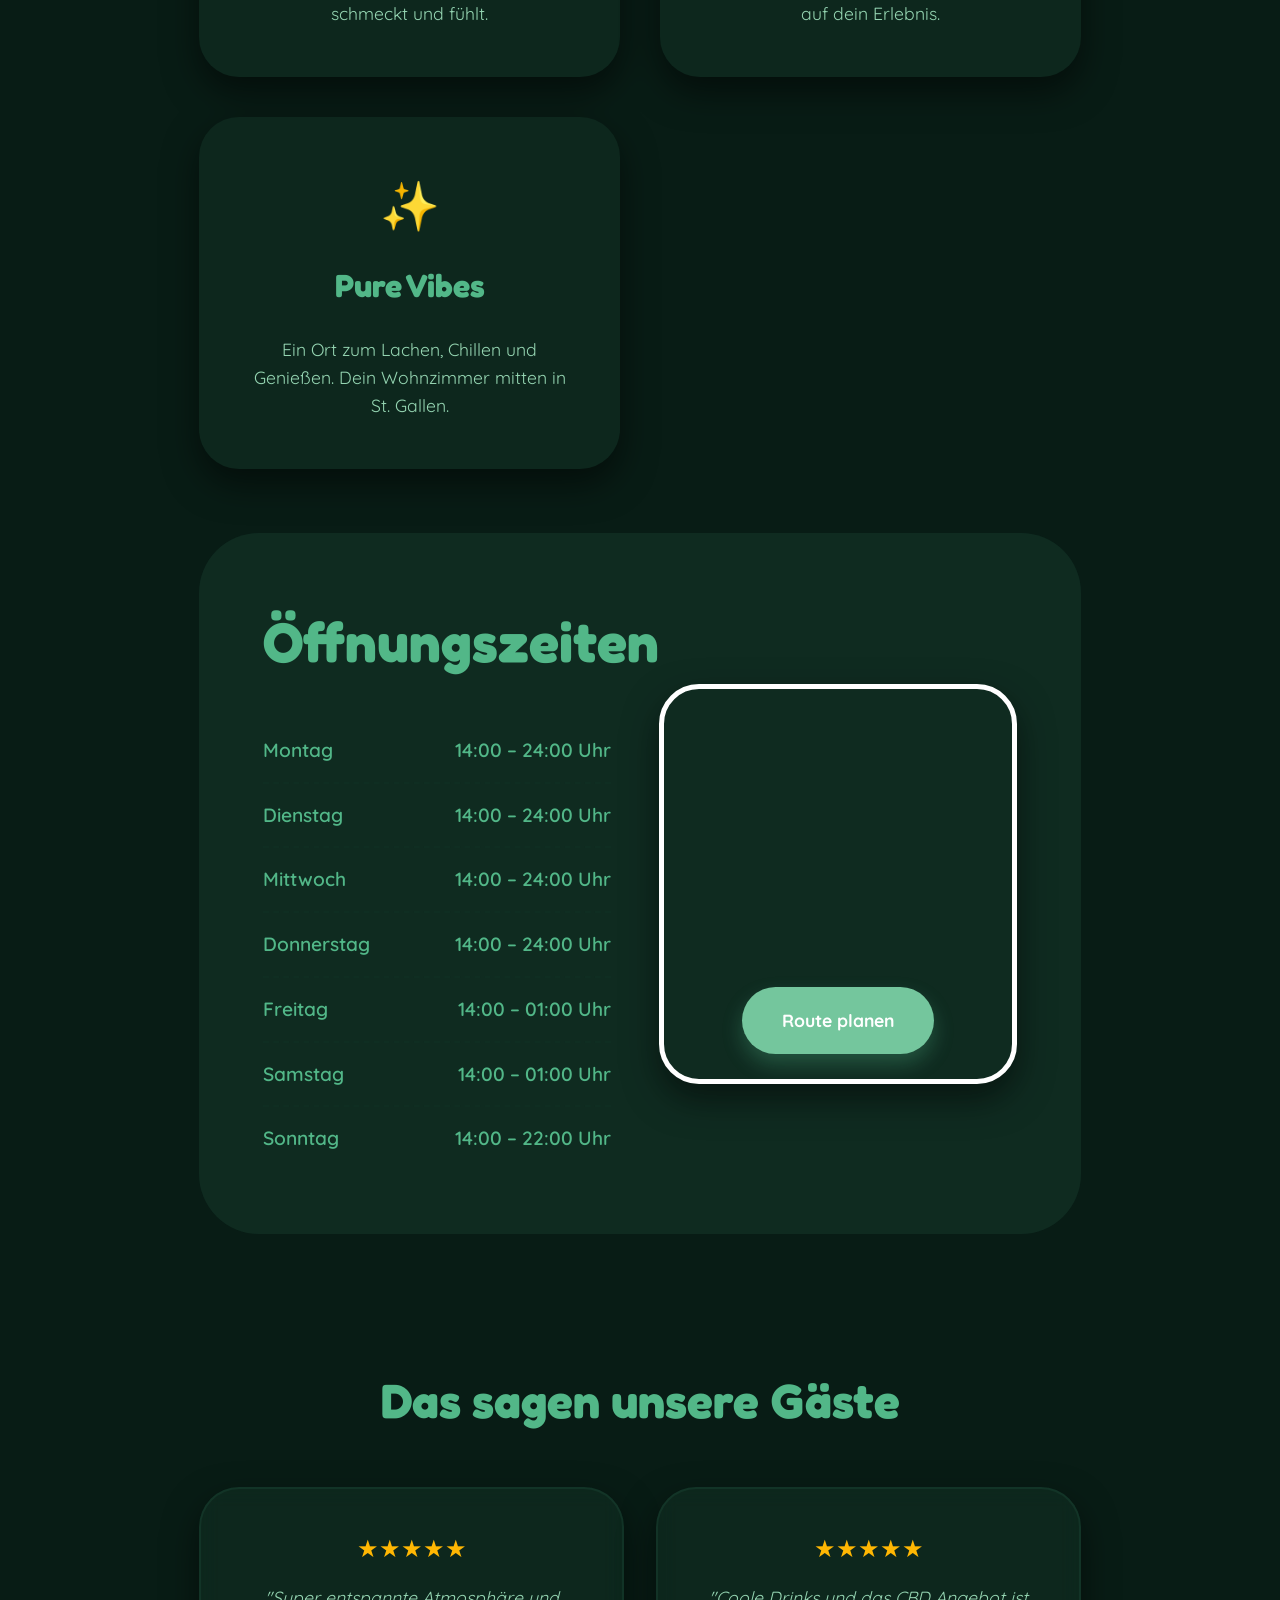
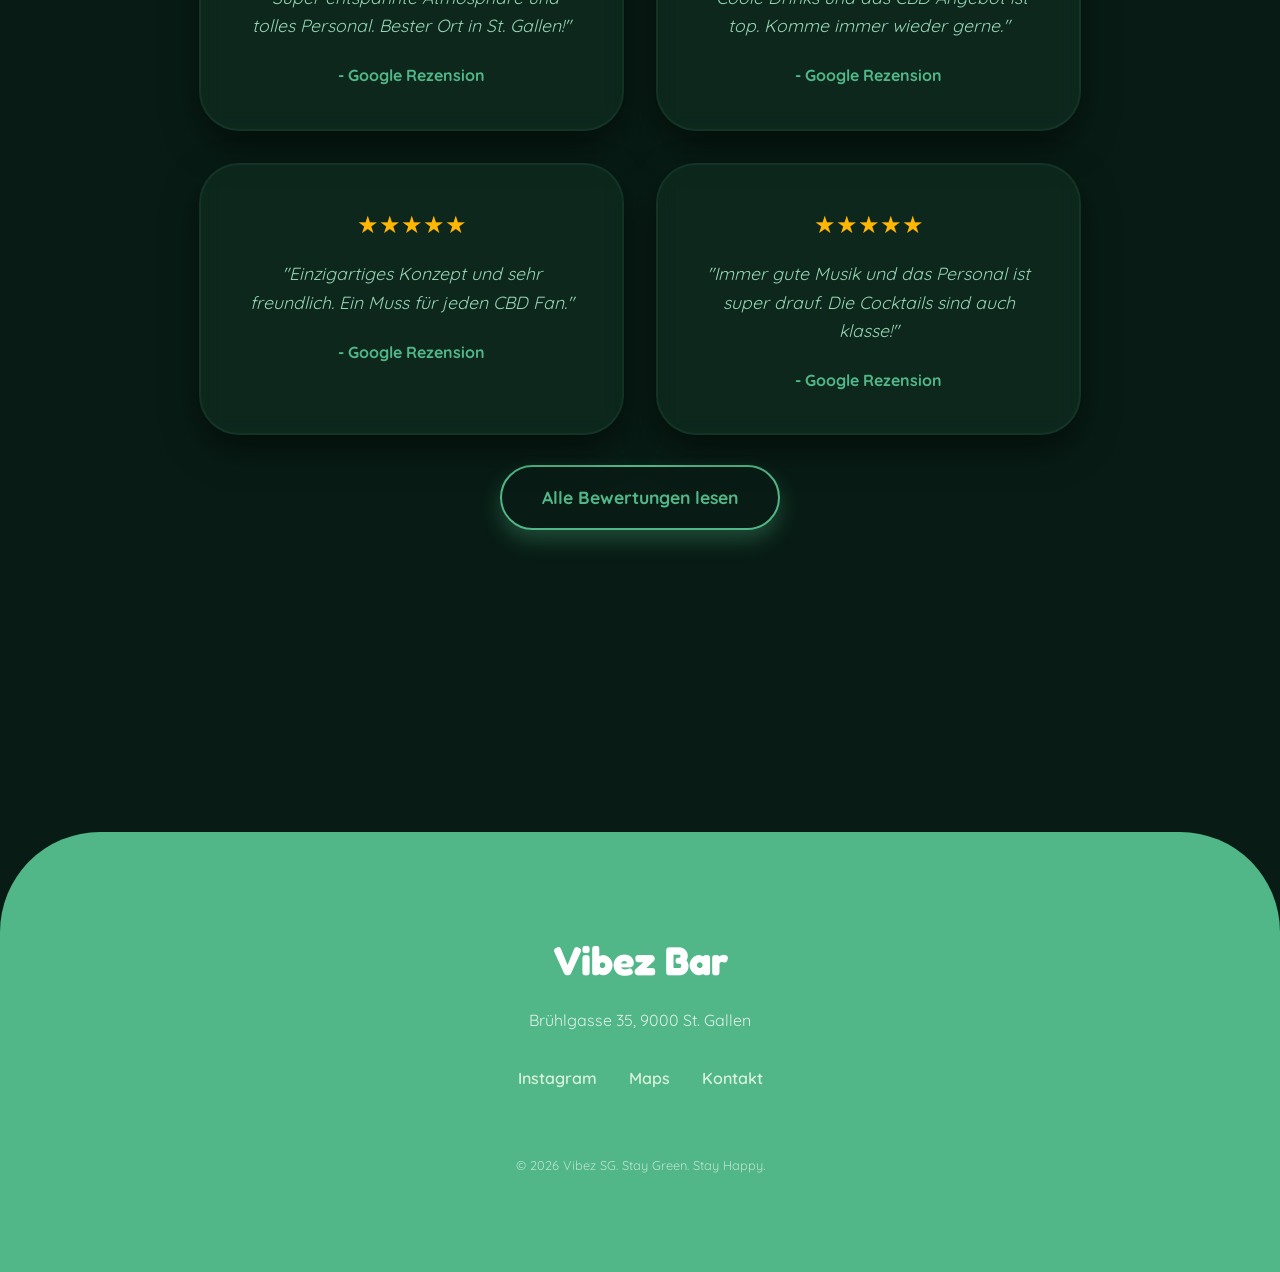
==== commit 365afa0b: "Video Change" ====
--- a/index.html
+++ b/index.html
@@ -29,17 +29,11 @@
         <section id="hero-section">
             <div class="container">
                 <div class="hero-content">
-                    <div class="hero-image-container" id="hero-slideshow">
-                        <img src="assets/hero.png" alt="Playful CBD Bar Illustration" class="active">
-                        <img src="assets/slide1.png" alt="Slideshow Image 1">
-                        <img src="assets/slide2.png" alt="Slideshow Image 2">
-
-                        <div class="slideshow-arrow left-arrow" id="prev-slide">
-                            <img src="assets/arrow-left.png" alt="Previous">
-                        </div>
-                        <div class="slideshow-arrow right-arrow" id="next-slide">
-                            <img src="assets/arrow-right.png" alt="Next">
-                        </div>
+                    <div class="hero-image-container" id="hero-video">
+                        <iframe src="https://www.youtube.com/embed/L8cb7j-ojPA?autoplay=1&mute=1&loop=1&playlist=L8cb7j-ojPA" 
+                            title="YouTube video player" frameborder="0" 
+                            allow="accelerometer; autoplay; clipboard-write; encrypted-media; gyroscope; picture-in-picture; web-share" 
+                            allowfullscreen style="width: 100%; height: 100%; position: absolute; top: 0; left: 0;"></iframe>
 
                         <div class="smoke-container" id="smoke-rings"></div>
                     </div>
--- a/css/index.css
+++ b/css/index.css
@@ -1,17 +1,17 @@
 @import url('https://fonts.googleapis.com/css2?family=Fredoka:wght@300;400;600;700&family=Quicksand:wght@300;400;600;700&display=swap');
 
 :root {
-    --primary-green: #2d6a4f;
-    --leaf-green: #40916c;
-    --mint-green: #95d5b2;
-    --bright-green: #52b788;
-    --soft-green: #d8f3dc;
+    --primary-green: #52b788; /* Swapped to brighter green for primary actions in dark mode */
+    --leaf-green: #95d5b2;
+    --mint-green: #d8f3dc;
+    --bright-green: #74c69d;
+    --soft-green: rgba(45, 106, 79, 0.2);
     --accent-gold: #ffb703;
-    --bg-color: #f0fdf4;
-    --text-dark: #1b4332;
-    --text-light: #f8f9fa;
-    --card-bg: #ffffff;
-    --shadow: 0 10px 30px rgba(27, 67, 50, 0.1);
+    --bg-color: #081c15; /* Deep dark forest green */
+    --text-dark: #f0fdf4; /* Light text for dark background */
+    --text-light: #ffffff;
+    --card-bg: rgba(27, 67, 50, 0.3);
+    --shadow: 0 15px 35px rgba(0, 0, 0, 0.5);
     --transition: all 0.4s cubic-bezier(0.175, 0.885, 0.32, 1.275);
 }
 
@@ -60,7 +60,8 @@
     height: 40px;
     background: url('../assets/leaf.png') no-repeat center center;
     background-size: contain;
-    opacity: 0.1;
+    opacity: 0.2;
+    mix-blend-mode: screen;
     animation: drift 15s linear infinite;
 }
 
@@ -68,9 +69,17 @@
     0% {
         transform: translateY(-100px) rotate(0deg) translateX(0);
     }
-
+    25% {
+        transform: translateY(25vh) rotate(90deg) translateX(30px);
+    }
+    50% {
+        transform: translateY(50vh) rotate(180deg) translateX(-30px);
+    }
+    75% {
+        transform: translateY(75vh) rotate(270deg) translateX(30px);
+    }
     100% {
-        transform: translateY(110vh) rotate(360deg) translateX(100px);
+        transform: translateY(110vh) rotate(360deg) translateX(0);
     }
 }
 
@@ -102,11 +111,11 @@
     display: flex;
     justify-content: space-between;
     align-items: center;
-    background: rgba(255, 255, 255, 0.8);
-    backdrop-filter: blur(15px);
+    background: rgba(8, 28, 21, 0.8);
+    backdrop-filter: blur(20px);
     border-radius: 50px;
-    border: 2px solid var(--bright-green);
-    box-shadow: var(--shadow);
+    border: 1px solid rgba(82, 183, 136, 0.3);
+    box-shadow: 0 10px 40px rgba(0, 0, 0, 0.4);
     transition: var(--transition);
 }
 
@@ -149,8 +158,8 @@
     height: 500px;
     border-radius: 50px;
     overflow: hidden;
-    box-shadow: 0 20px 50px rgba(45, 106, 79, 0.2);
-    border: 5px solid white;
+    box-shadow: 0 20px 50px rgba(0, 0, 0, 0.5);
+    border: 3px solid var(--bright-green);
 }
 
 .hero-image-container img {
@@ -166,6 +175,14 @@
 
 .hero-image-container img.active {
     opacity: 1;
+}
+
+.card-icon {
+    width: 60px;
+    height: 60px;
+    margin-bottom: 1.5rem;
+    object-fit: contain;
+    mix-blend-mode: screen;
 }
 
 .slideshow-arrow {
@@ -414,7 +431,7 @@
 }
 
 .modal-content {
-    background: white;
+    background: #0d2818;
     padding: 3.5rem;
     border-radius: 50px;
     max-width: 700px;
@@ -422,8 +439,8 @@
     max-height: 85vh;
     overflow-y: auto;
     position: relative;
-    box-shadow: 0 20px 60px rgba(0, 0, 0, 0.2);
-    border: 3px solid var(--bright-green);
+    box-shadow: 0 30px 100px rgba(0, 0, 0, 0.8);
+    border: 2px solid var(--bright-green);
     transform: scale(0.8);
     transition: var(--transition);
 }
@@ -488,7 +505,7 @@
     left: 0;
     width: 100%;
     height: 15px;
-    background: var(--soft-green);
+    background: rgba(82, 183, 136, 0.2);
     z-index: -1;
     border-radius: 10px;
 }
@@ -562,7 +579,7 @@
 
 .smoke-ring {
     position: absolute;
-    border: 2px solid var(--leaf-green);
+    border: 2px solid var(--bright-green);
     border-radius: 50%;
     opacity: 0;
     animation: smoke-up 4s ease-out infinite;
@@ -596,13 +613,14 @@
 }
 
 .review-card {
-    background: white;
+    background: var(--card-bg);
     padding: 2.5rem;
     border-radius: 40px;
     box-shadow: var(--shadow);
     transition: var(--transition);
     border: 2px solid var(--soft-green);
     text-align: center;
+    backdrop-filter: blur(10px);
 }
 
 .review-card:hover {
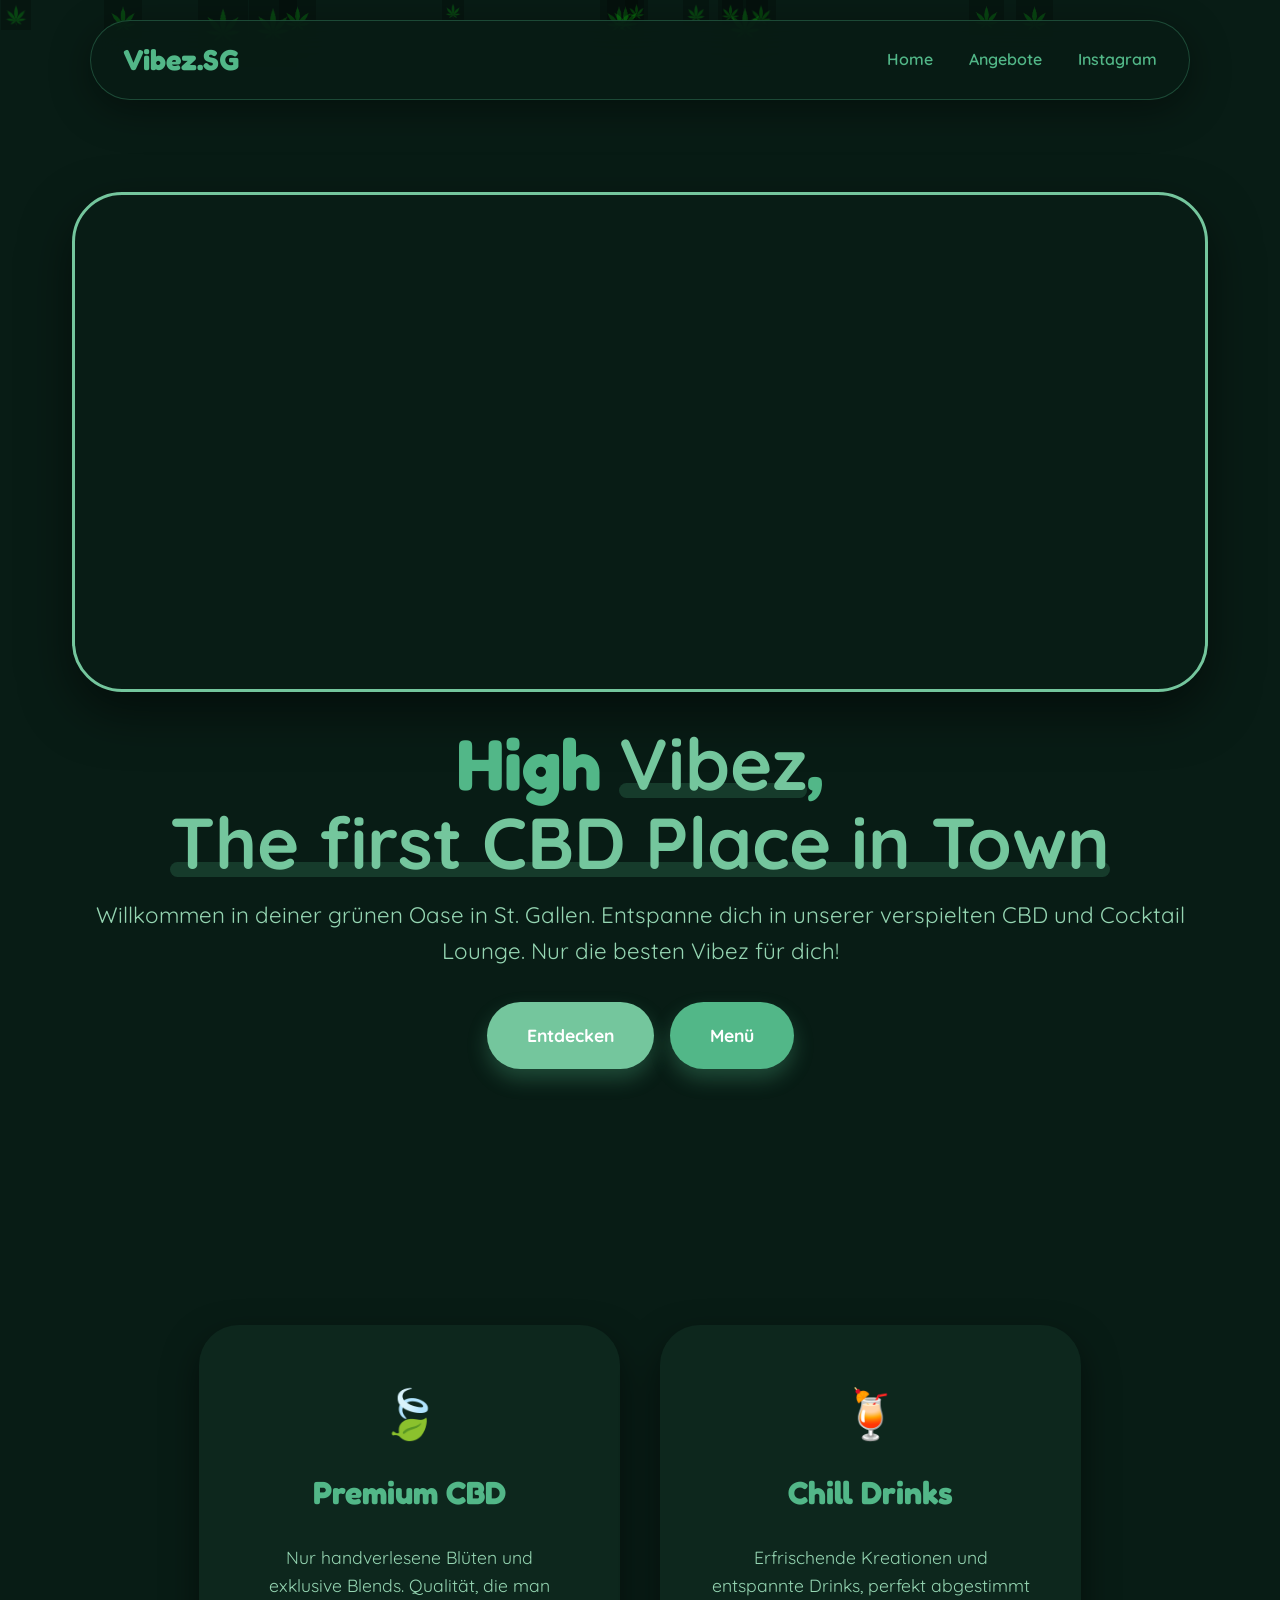
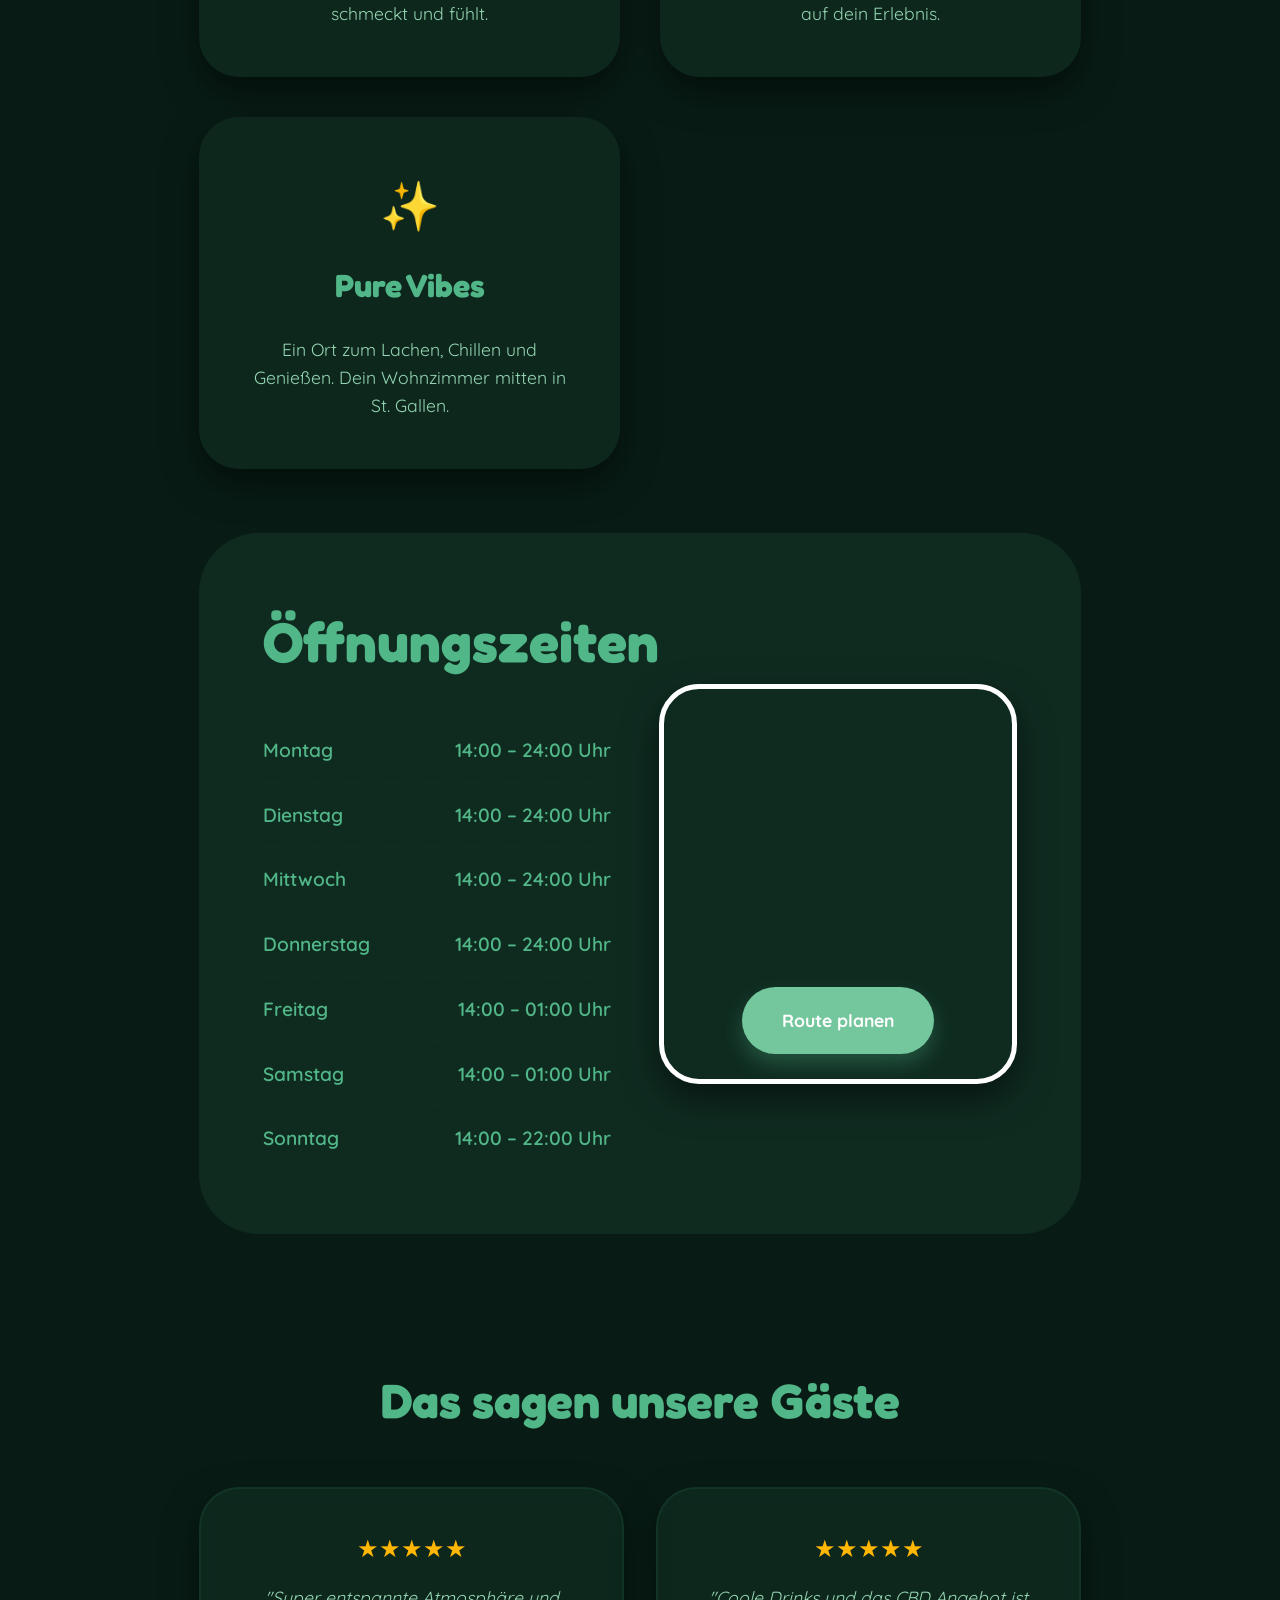
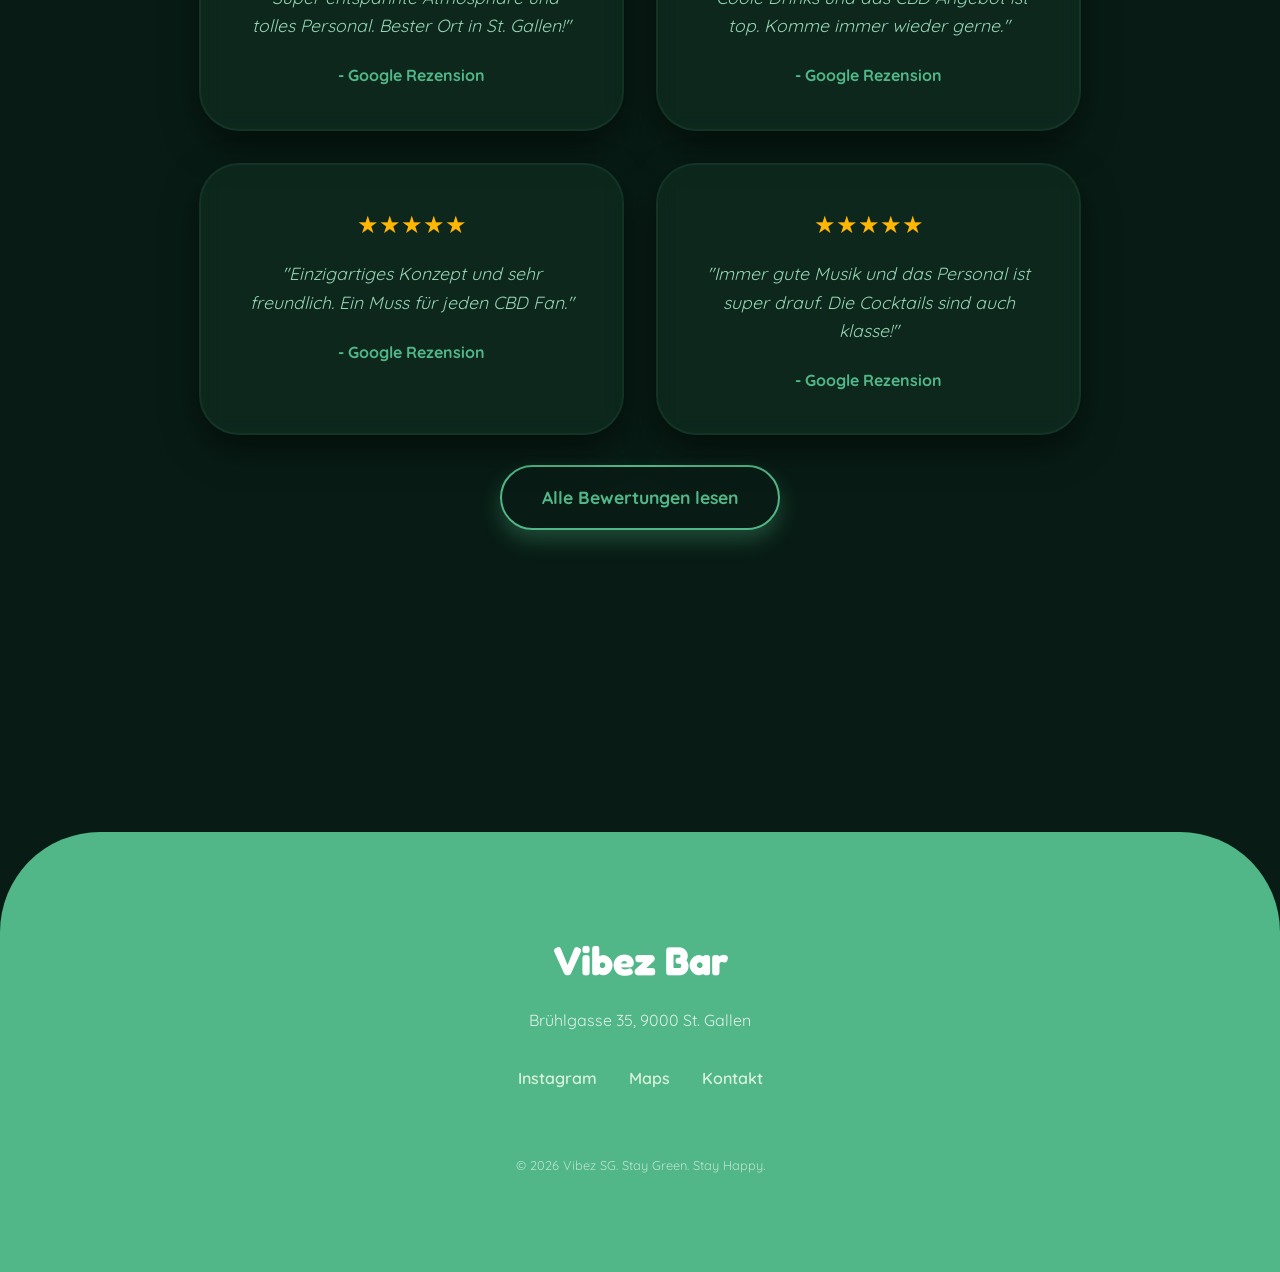
==== commit ea1885b2: "Update" ====
--- a/index.html
+++ b/index.html
@@ -30,10 +30,10 @@
             <div class="container">
                 <div class="hero-content">
                     <div class="hero-image-container" id="hero-video">
-                        <iframe src="https://www.youtube.com/embed/L8cb7j-ojPA?autoplay=1&mute=1&loop=1&playlist=L8cb7j-ojPA" 
+                        <iframe src="https://www.youtube.com/embed/L8cb7j-ojPA?autoplay=1&mute=1&loop=1&playlist=L8cb7j-ojPA&controls=0&disablekb=1" 
                             title="YouTube video player" frameborder="0" 
                             allow="accelerometer; autoplay; clipboard-write; encrypted-media; gyroscope; picture-in-picture; web-share" 
-                            allowfullscreen style="width: 100%; height: 100%; position: absolute; top: 0; left: 0;"></iframe>
+                            allowfullscreen style="width: 100%; height: 100%; position: absolute; top: 0; left: 0; pointer-events: none;"></iframe>
 
                         <div class="smoke-container" id="smoke-rings"></div>
                     </div>
